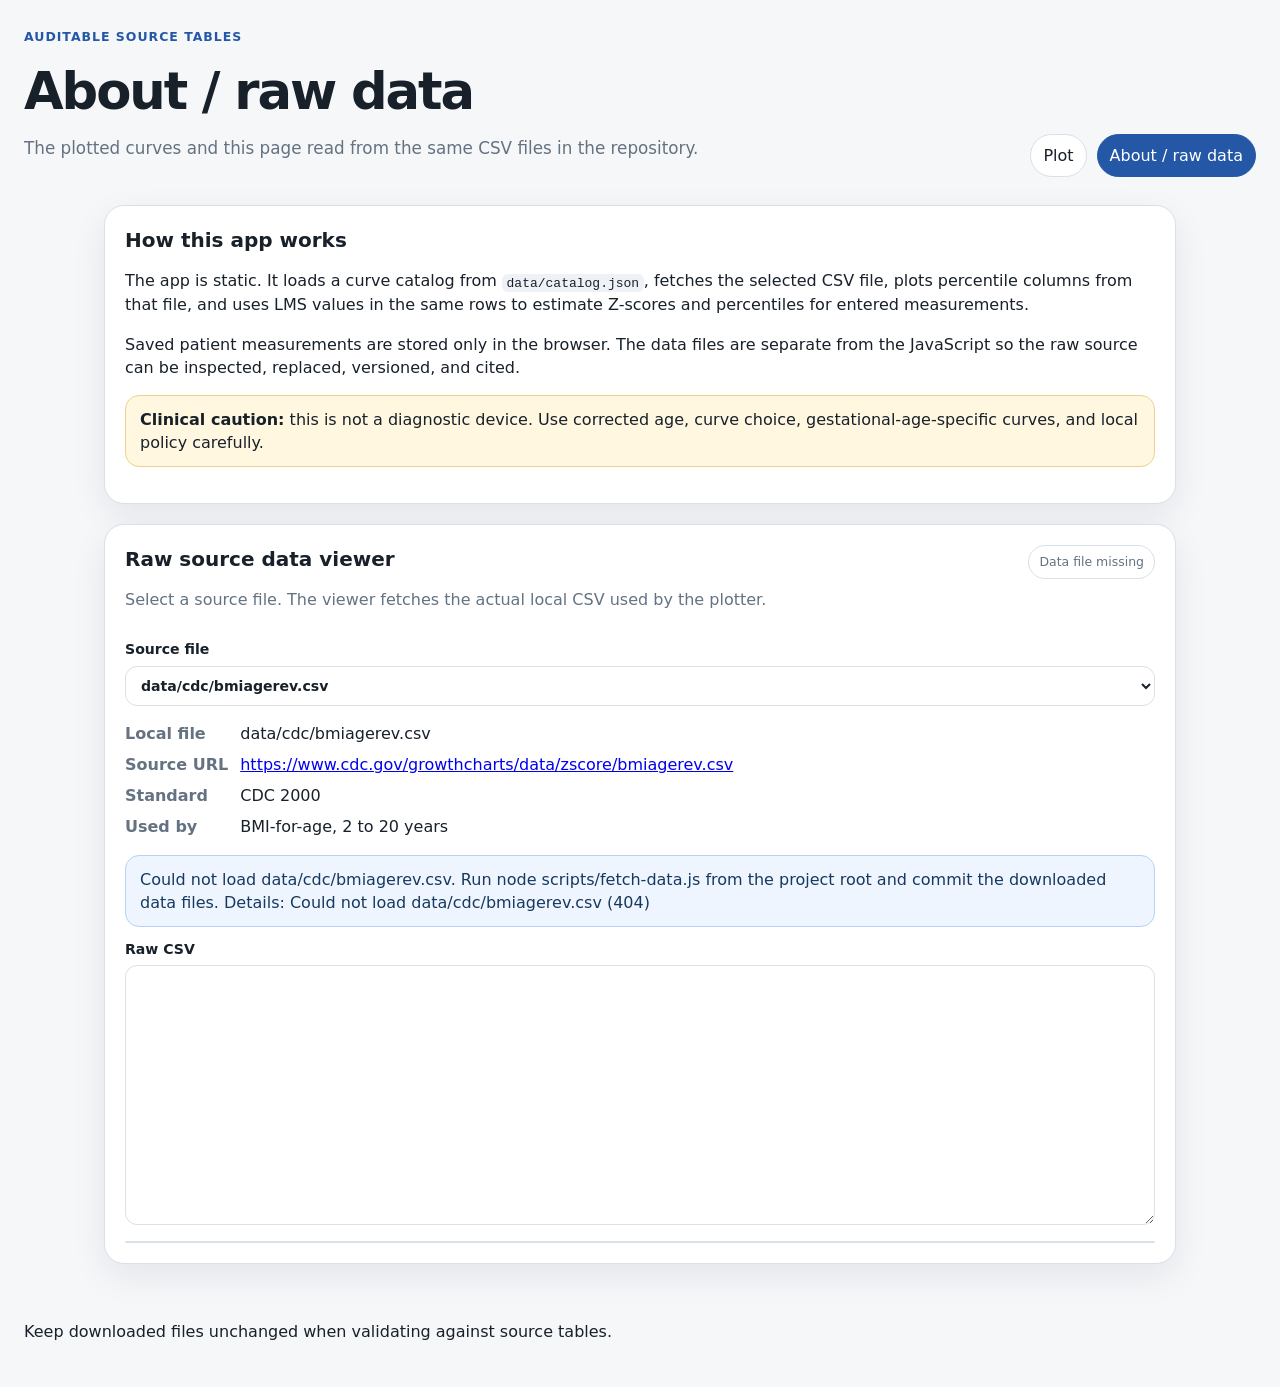
==== about.html @ 77b13e0b "Add files via upload" ====
<!doctype html>
<html lang="en">
<head>
  <meta charset="utf-8" />
  <meta name="viewport" content="width=device-width, initial-scale=1" />
  <title>About / Raw Data | Growth Curve Plotter</title>
  <link rel="stylesheet" href="css/styles.css" />
  <script src="js/data.js" defer></script>
  <script src="js/about.js" defer></script>
</head>
<body>
  <header class="site-header">
    <div>
      <p class="eyebrow">Auditable source tables</p>
      <h1>About / raw data</h1>
      <p class="lede">The plotted curves and this page read from the same CSV files in the repository.</p>
    </div>
    <nav class="top-nav" aria-label="Primary navigation">
      <a href="index.html">Plot</a>
      <a href="about.html" aria-current="page">About / raw data</a>
    </nav>
  </header>

  <main class="layout single">
    <section class="panel">
      <h2>How this app works</h2>
      <p>The app is static. It loads a curve catalog from <code>data/catalog.json</code>, fetches the selected CSV file, plots percentile columns from that file, and uses LMS values in the same rows to estimate Z-scores and percentiles for entered measurements.</p>
      <p>Saved patient measurements are stored only in the browser. The data files are separate from the JavaScript so the raw source can be inspected, replaced, versioned, and cited.</p>
      <p class="warning"><strong>Clinical caution:</strong> this is not a diagnostic device. Use corrected age, curve choice, gestational-age-specific curves, and local policy carefully.</p>
    </section>

    <section class="panel">
      <div class="plot-header">
        <div>
          <h2>Raw source data viewer</h2>
          <p class="muted">Select a source file. The viewer fetches the actual local CSV used by the plotter.</p>
        </div>
        <div id="status" class="status">Loading catalog...</div>
      </div>

      <label>
        Source file
        <select id="fileSelect"></select>
      </label>

      <dl id="sourceMeta" class="meta-grid"></dl>

      <div id="missingDataBox" class="notice hidden"></div>

      <label>
        Raw CSV
        <textarea id="rawCsv" readonly spellcheck="false"></textarea>
      </label>

      <div class="table-wrap raw-table-wrap">
        <table id="rawTable"></table>
      </div>
    </section>
  </main>

  <footer class="site-footer">
    <p>Keep downloaded files unchanged when validating against source tables.</p>
  </footer>
</body>
</html>
---- css/styles.css ----
:root {
  --bg: #f6f7f9;
  --surface: #ffffff;
  --ink: #18202a;
  --muted: #647282;
  --line: #d9e0e8;
  --accent: #2458a6;
  --accent-dark: #163d78;
  --danger: #9d1c1f;
  --warning: #fff7e0;
  --notice: #eef5ff;
  --shadow: 0 12px 34px rgba(18, 31, 48, 0.08);
  color-scheme: light;
}

* {
  box-sizing: border-box;
}

html {
  font-family: Inter, ui-sans-serif, system-ui, -apple-system, BlinkMacSystemFont, "Segoe UI", sans-serif;
  line-height: 1.45;
  background: var(--bg);
  color: var(--ink);
}

body {
  margin: 0;
}

.site-header,
.site-footer {
  max-width: 1320px;
  margin: 0 auto;
  padding: 28px 24px;
}

.site-header {
  display: flex;
  justify-content: space-between;
  gap: 24px;
  align-items: flex-end;
}

h1,
h2,
h3,
p {
  margin-top: 0;
}

h1 {
  margin-bottom: 8px;
  font-size: clamp(2rem, 4vw, 3.35rem);
  letter-spacing: -0.04em;
}

h2 {
  margin-bottom: 14px;
  font-size: 1.25rem;
}

h3 {
  margin: 0 0 14px;
  font-size: 1rem;
}

.eyebrow {
  margin-bottom: 8px;
  color: var(--accent);
  font-size: 0.78rem;
  font-weight: 700;
  letter-spacing: 0.08em;
  text-transform: uppercase;
}

.lede {
  max-width: 760px;
  color: var(--muted);
  font-size: 1.05rem;
}

.top-nav {
  display: flex;
  gap: 10px;
  flex-wrap: wrap;
}

.top-nav a {
  color: var(--ink);
  text-decoration: none;
  border: 1px solid var(--line);
  background: var(--surface);
  padding: 9px 12px;
  border-radius: 999px;
}

.top-nav a[aria-current="page"] {
  background: var(--accent);
  color: white;
  border-color: var(--accent);
}

.layout {
  max-width: 1320px;
  margin: 0 auto;
  padding: 0 24px 28px;
  display: grid;
  grid-template-columns: minmax(340px, 420px) minmax(0, 1fr);
  gap: 20px;
}

.layout.single {
  grid-template-columns: 1fr;
  max-width: 1120px;
}

.panel {
  background: var(--surface);
  border: 1px solid var(--line);
  border-radius: 20px;
  box-shadow: var(--shadow);
  padding: 20px;
}

.controls {
  align-self: start;
  position: sticky;
  top: 12px;
}

.plot-panel {
  min-width: 0;
}

.plot-header {
  display: flex;
  justify-content: space-between;
  align-items: start;
  gap: 16px;
  margin-bottom: 12px;
}

.form-grid {
  display: grid;
  grid-template-columns: 1fr 1fr;
  gap: 14px;
}

.form-grid.stacked {
  grid-template-columns: 1fr 1fr;
}

label,
fieldset {
  display: grid;
  gap: 6px;
  font-size: 0.88rem;
  font-weight: 650;
}

legend {
  padding: 0;
  font-size: 0.88rem;
  font-weight: 650;
}

input,
select,
textarea,
button,
.file-button {
  font: inherit;
}

input,
select,
textarea {
  width: 100%;
  border: 1px solid var(--line);
  border-radius: 12px;
  background: #fff;
  color: var(--ink);
  padding: 10px 11px;
}

input:focus,
select:focus,
textarea:focus,
button:focus,
.file-button:focus-within {
  outline: 3px solid rgba(36, 88, 166, 0.18);
  outline-offset: 2px;
}

textarea {
  min-height: 260px;
  font-family: ui-monospace, SFMono-Regular, Menlo, Monaco, Consolas, "Liberation Mono", monospace;
  font-size: 0.78rem;
  white-space: pre;
}

.segmented {
  border: 1px solid var(--line);
  border-radius: 14px;
  padding: 10px 12px;
  grid-template-columns: 1fr 1fr;
  align-items: center;
}

.segmented legend {
  grid-column: 1 / -1;
}

.segmented label,
.checkbox-line {
  display: flex;
  align-items: center;
  gap: 8px;
  font-weight: 500;
}

.segmented input,
.checkbox-line input,
.file-button input {
  width: auto;
}

.checkbox-line {
  grid-column: 1 / -1;
  align-self: center;
}

.wide {
  grid-column: 1 / -1;
}

hr {
  border: 0;
  border-top: 1px solid var(--line);
  margin: 20px 0;
}

.button-row {
  display: flex;
  gap: 10px;
  align-items: center;
}

.button-row.wrap {
  flex-wrap: wrap;
}

button,
.file-button {
  border: 1px solid var(--line);
  border-radius: 12px;
  background: #fff;
  color: var(--ink);
  padding: 10px 13px;
  cursor: pointer;
  text-decoration: none;
  font-weight: 650;
}

button:hover,
.file-button:hover {
  border-color: #b4bfcb;
}

button.primary {
  background: var(--accent);
  border-color: var(--accent);
  color: #fff;
}

button.primary:hover {
  background: var(--accent-dark);
  border-color: var(--accent-dark);
}

button.danger {
  color: var(--danger);
}

.file-button {
  display: inline-flex;
  position: relative;
  overflow: hidden;
}

.file-button input {
  position: absolute;
  inset: 0;
  opacity: 0;
  cursor: pointer;
}

.status {
  color: var(--muted);
  border: 1px solid var(--line);
  border-radius: 999px;
  padding: 7px 10px;
  font-size: 0.78rem;
  white-space: nowrap;
}

.notice {
  margin: 12px 0;
  border: 1px solid #b8d2f7;
  background: var(--notice);
  border-radius: 14px;
  padding: 12px 14px;
  color: #17395f;
}

.warning {
  background: var(--warning);
  border: 1px solid #ecd28e;
  border-radius: 14px;
  padding: 12px 14px;
}

.hidden {
  display: none;
}

.chart-wrap {
  min-height: 520px;
  height: 62vh;
  border: 1px solid var(--line);
  border-radius: 18px;
  padding: 12px;
  background: linear-gradient(180deg, #fff, #fbfcfe);
}

.chart-wrap canvas {
  width: 100% !important;
  height: 100% !important;
}

.table-wrap {
  margin-top: 16px;
  overflow: auto;
  border: 1px solid var(--line);
  border-radius: 14px;
}

table {
  width: 100%;
  border-collapse: collapse;
  font-size: 0.86rem;
}

th,
td {
  padding: 9px 10px;
  border-bottom: 1px solid var(--line);
  text-align: left;
  vertical-align: top;
}

th {
  background: #f1f4f8;
  font-size: 0.78rem;
  text-transform: uppercase;
  letter-spacing: 0.04em;
}

tr:last-child td {
  border-bottom: 0;
}

.small,
.muted {
  color: var(--muted);
}

.small {
  font-size: 0.82rem;
}

.meta-grid {
  display: grid;
  grid-template-columns: max-content minmax(0, 1fr);
  gap: 8px 12px;
  margin: 16px 0;
}

.meta-grid dt {
  color: var(--muted);
  font-weight: 700;
}

.meta-grid dd {
  margin: 0;
  min-width: 0;
  overflow-wrap: anywhere;
}

.raw-table-wrap {
  max-height: 520px;
}

code {
  background: #eef2f7;
  border-radius: 6px;
  padding: 0.12em 0.35em;
}

@media (max-width: 980px) {
  .site-header {
    display: block;
  }

  .top-nav {
    margin-top: 18px;
  }

  .layout {
    grid-template-columns: 1fr;
  }

  .controls {
    position: static;
  }
}

@media (max-width: 620px) {
  .site-header,
  .site-footer,
  .layout {
    padding-left: 14px;
    padding-right: 14px;
  }

  .form-grid,
  .form-grid.stacked {
    grid-template-columns: 1fr;
  }

  .wide,
  .checkbox-line {
    grid-column: auto;
  }

  .plot-header {
    display: block;
  }

  .status {
    display: inline-block;
    margin-top: 10px;
  }

  .chart-wrap {
    height: 470px;
    min-height: 470px;
  }
}
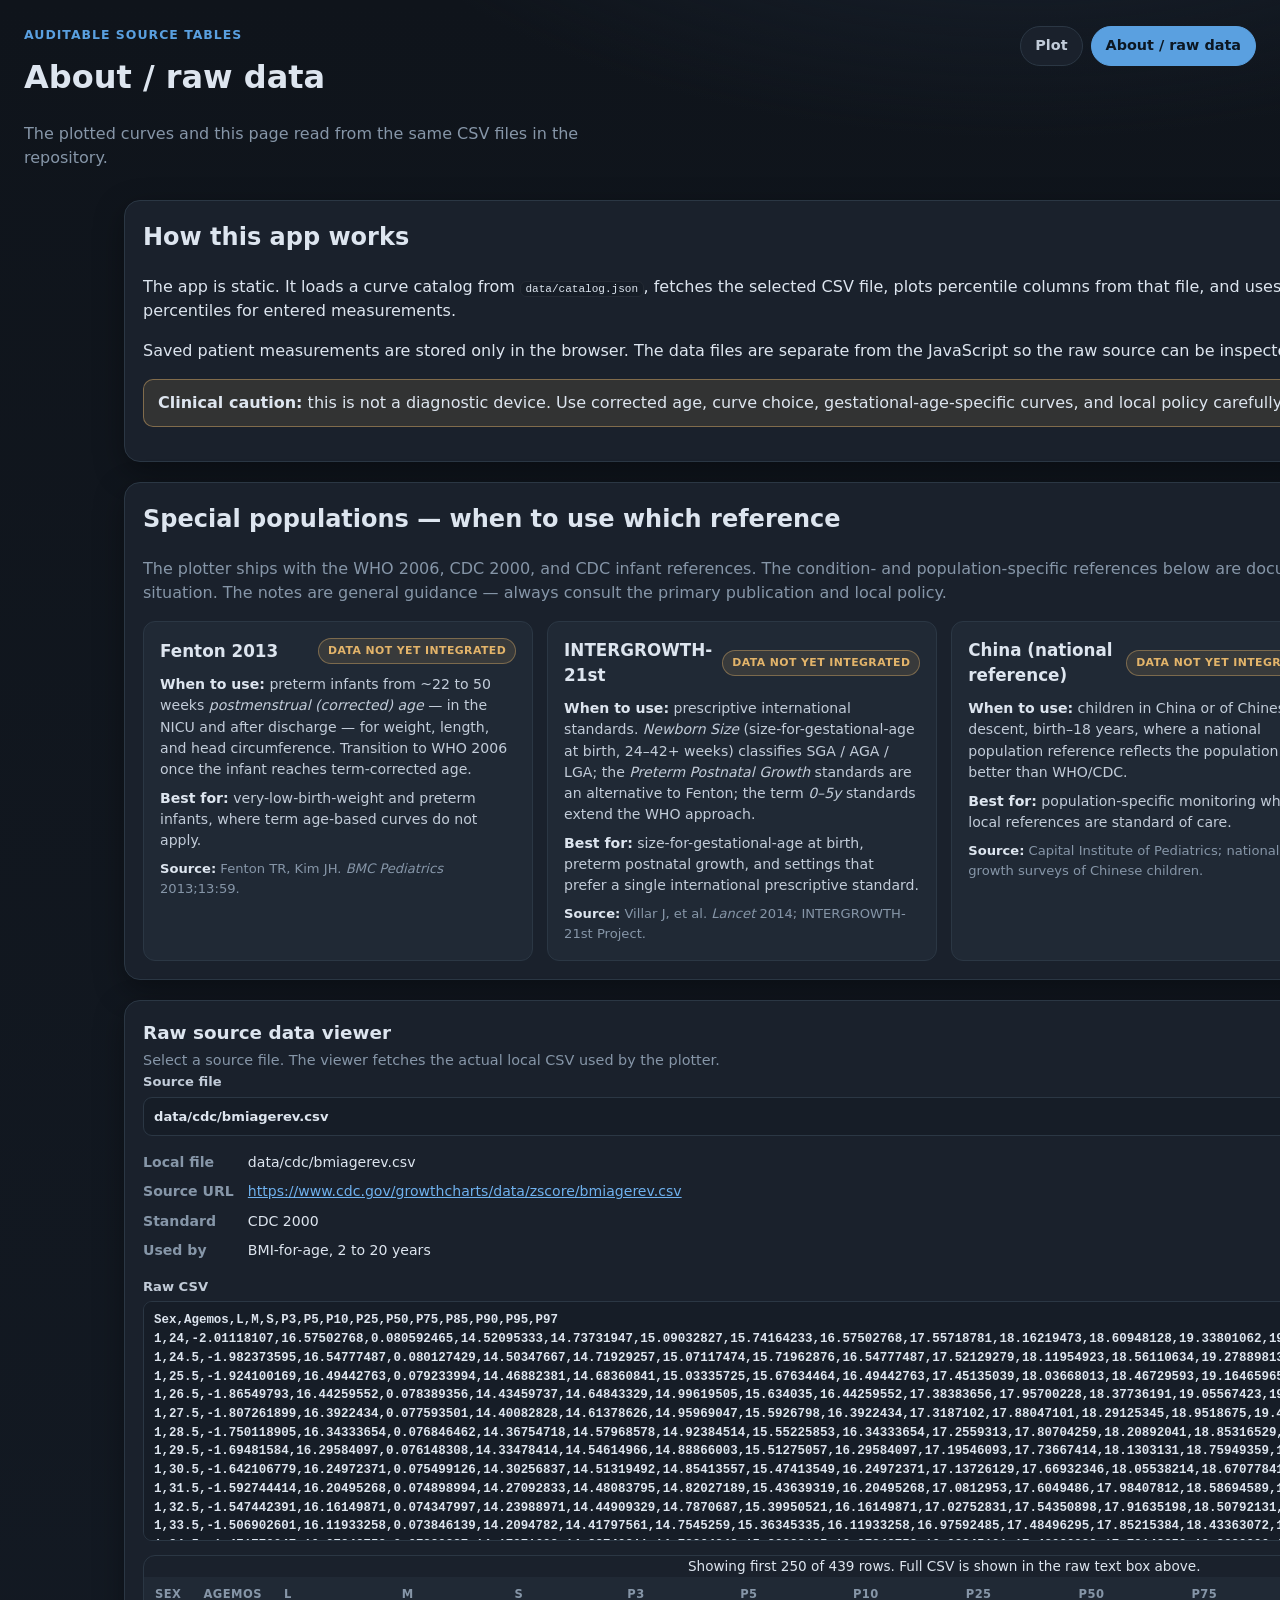
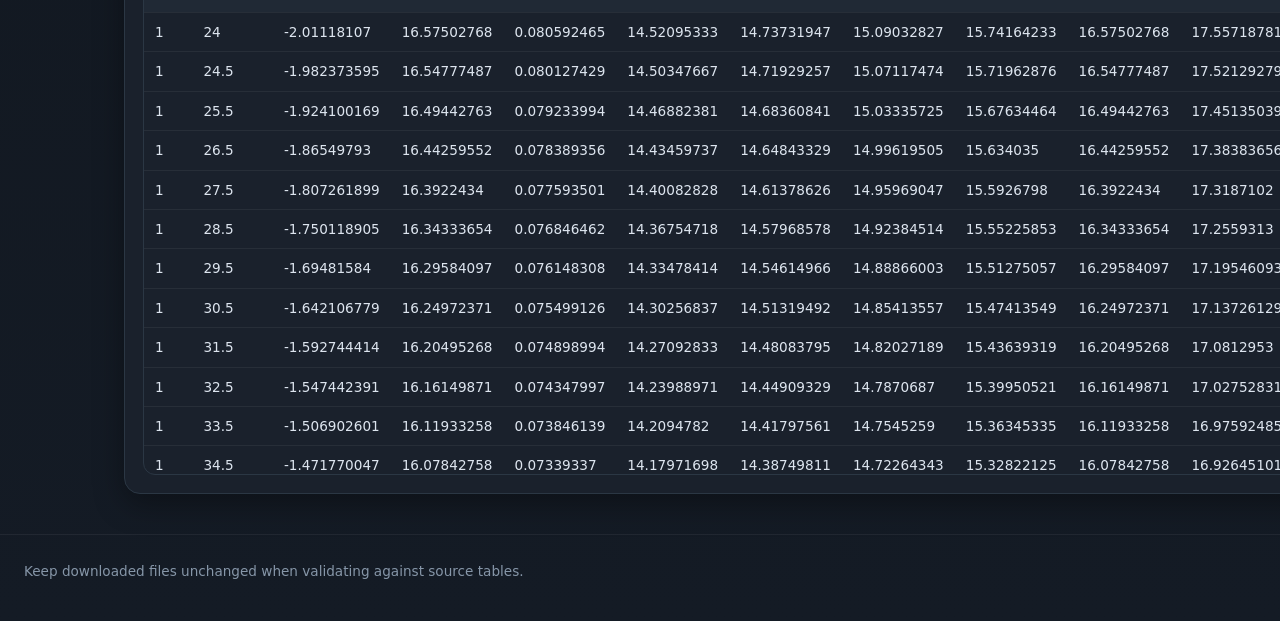
==== commit fbf9120f: "Add Special populations 'when to use' reference to About page Document Fenton 2013, INTERGROWTH-21st" ====
--- a/about.html
+++ b/about.html
@@ -27,6 +27,53 @@
       <p>The app is static. It loads a curve catalog from <code>data/catalog.json</code>, fetches the selected CSV file, plots percentile columns from that file, and uses LMS values in the same rows to estimate Z-scores and percentiles for entered measurements.</p>
       <p>Saved patient measurements are stored only in the browser. The data files are separate from the JavaScript so the raw source can be inspected, replaced, versioned, and cited.</p>
       <p class="warning"><strong>Clinical caution:</strong> this is not a diagnostic device. Use corrected age, curve choice, gestational-age-specific curves, and local policy carefully.</p>
+    </section>
+
+    <section class="panel">
+      <h2>Special populations — when to use which reference</h2>
+      <p class="muted">The plotter ships with the WHO 2006, CDC 2000, and CDC infant references. The condition- and population-specific references below are documented here so the right chart can be chosen for the situation. The notes are general guidance — always consult the primary publication and local policy.</p>
+
+      <div class="ref-grid">
+        <article class="ref-card">
+          <div class="ref-head">
+            <h3>Fenton 2013</h3>
+            <span class="tag tag-pending">data not yet integrated</span>
+          </div>
+          <p class="ref-when"><strong>When to use:</strong> preterm infants from ~22 to 50 weeks <em>postmenstrual (corrected) age</em> — in the NICU and after discharge — for weight, length, and head circumference. Transition to WHO 2006 once the infant reaches term-corrected age.</p>
+          <p class="ref-best"><strong>Best for:</strong> very-low-birth-weight and preterm infants, where term age-based curves do not apply.</p>
+          <p class="ref-src"><strong>Source:</strong> Fenton TR, Kim JH. <em>BMC Pediatrics</em> 2013;13:59.</p>
+        </article>
+
+        <article class="ref-card">
+          <div class="ref-head">
+            <h3>INTERGROWTH-21st</h3>
+            <span class="tag tag-pending">data not yet integrated</span>
+          </div>
+          <p class="ref-when"><strong>When to use:</strong> prescriptive international standards. <em>Newborn Size</em> (size-for-gestational-age at birth, 24–42+ weeks) classifies SGA / AGA / LGA; the <em>Preterm Postnatal Growth</em> standards are an alternative to Fenton; the term <em>0–5y</em> standards extend the WHO approach.</p>
+          <p class="ref-best"><strong>Best for:</strong> size-for-gestational-age at birth, preterm postnatal growth, and settings that prefer a single international prescriptive standard.</p>
+          <p class="ref-src"><strong>Source:</strong> Villar J, et al. <em>Lancet</em> 2014; INTERGROWTH-21st Project.</p>
+        </article>
+
+        <article class="ref-card">
+          <div class="ref-head">
+            <h3>China (national reference)</h3>
+            <span class="tag tag-pending">data not yet integrated</span>
+          </div>
+          <p class="ref-when"><strong>When to use:</strong> children in China or of Chinese descent, birth–18 years, where a national population reference reflects the population better than WHO/CDC.</p>
+          <p class="ref-best"><strong>Best for:</strong> population-specific monitoring where local references are standard of care.</p>
+          <p class="ref-src"><strong>Source:</strong> Capital Institute of Pediatrics; national growth surveys of Chinese children.</p>
+        </article>
+
+        <article class="ref-card">
+          <div class="ref-head">
+            <h3>Down syndrome</h3>
+            <span class="tag tag-pending">data not yet integrated</span>
+          </div>
+          <p class="ref-when"><strong>When to use:</strong> children with Trisomy 21, birth–20 years. The AAP recommends plotting on standard WHO/CDC charts <em>and</em> Down-syndrome-specific charts, which account for shorter stature and different weight/BMI trajectories.</p>
+          <p class="ref-best"><strong>Best for:</strong> condition-specific surveillance alongside the standard charts.</p>
+          <p class="ref-src"><strong>Source:</strong> Zemel BS, et al. <em>Pediatrics</em> 2015;136:e1204 (US Down syndrome growth charts).</p>
+        </article>
+      </div>
     </section>
 
     <section class="panel">
--- a/css/styles.css
+++ b/css/styles.css
@@ -1,67 +1,73 @@
 :root {
-  --bg: #f6f7f9;
-  --surface: #ffffff;
-  --ink: #18202a;
-  --muted: #647282;
-  --line: #d9e0e8;
-  --accent: #2458a6;
-  --accent-dark: #163d78;
-  --danger: #9d1c1f;
-  --warning: #fff7e0;
-  --notice: #eef5ff;
-  --shadow: 0 12px 34px rgba(18, 31, 48, 0.08);
-  color-scheme: light;
-}
-
-* {
-  box-sizing: border-box;
-}
+  /* Comfortable, low-glare dark palette */
+  --bg: #11161d;
+  --bg-grad-1: #0f141b;
+  --bg-grad-2: #141b25;
+  --surface: #1a212c;
+  --surface-2: #202935;
+  --input: #161d27;
+  --line: #2b3744;
+  --line-soft: rgba(255, 255, 255, 0.06);
+  --ink: #dde5ef;
+  --ink-soft: #c2ccd9;
+  --muted: #8696a8;
+  --accent: #5aa0e0;
+  --accent-2: #6fb1ee;
+  --accent-ink: #0c1722;
+  --good: #57c79a;
+  --patient: #f08a5d;
+  --danger: #ef7d7d;
+  --warning: #e3b46a;
+  --shadow: 0 10px 30px rgba(0, 0, 0, 0.35);
+  color-scheme: dark;
+}
+
+* { box-sizing: border-box; }
 
 html {
-  font-family: Inter, ui-sans-serif, system-ui, -apple-system, BlinkMacSystemFont, "Segoe UI", sans-serif;
-  line-height: 1.45;
+  font-family: "Inter", ui-sans-serif, system-ui, -apple-system, BlinkMacSystemFont, "Segoe UI", sans-serif;
+  line-height: 1.5;
+  color: var(--ink);
   background: var(--bg);
-  color: var(--ink);
+  -webkit-font-smoothing: antialiased;
 }
 
 body {
   margin: 0;
-}
-
+  min-height: 100vh;
+  background: radial-gradient(1200px 600px at 80% -10%, #1b2533 0%, transparent 60%),
+              linear-gradient(180deg, var(--bg-grad-1), var(--bg-grad-2));
+}
+
+h1, h2, h3, p { margin-top: 0; }
+
+/* ---------- Header / footer ---------- */
 .site-header,
 .site-footer {
-  max-width: 1320px;
+  max-width: 1340px;
   margin: 0 auto;
-  padding: 28px 24px;
+  padding: 26px 24px;
 }
 
 .site-header {
   display: flex;
   justify-content: space-between;
+  align-items: flex-start;
   gap: 24px;
-  align-items: flex-end;
-}
-
-h1,
-h2,
-h3,
-p {
-  margin-top: 0;
-}
-
-h1 {
-  margin-bottom: 8px;
-  font-size: clamp(2rem, 4vw, 3.35rem);
-  letter-spacing: -0.04em;
-}
-
-h2 {
-  margin-bottom: 14px;
-  font-size: 1.25rem;
-}
-
-h3 {
-  margin: 0 0 14px;
+  flex-wrap: wrap;
+}
+
+.brand h1 {
+  margin: 0 0 6px;
+  font-size: clamp(1.6rem, 3vw, 2.2rem);
+  letter-spacing: -0.02em;
+  font-weight: 700;
+}
+
+.lede {
+  max-width: 640px;
+  margin: 0;
+  color: var(--muted);
   font-size: 1rem;
 }
 
@@ -74,387 +80,479 @@
   text-transform: uppercase;
 }
 
-.lede {
-  max-width: 760px;
-  color: var(--muted);
-  font-size: 1.05rem;
-}
-
 .top-nav {
   display: flex;
-  gap: 10px;
+  gap: 8px;
   flex-wrap: wrap;
 }
 
 .top-nav a {
-  color: var(--ink);
+  color: var(--ink-soft);
   text-decoration: none;
   border: 1px solid var(--line);
   background: var(--surface);
-  padding: 9px 12px;
+  padding: 8px 14px;
   border-radius: 999px;
-}
+  font-size: 0.9rem;
+  font-weight: 600;
+  transition: border-color 0.15s, color 0.15s, background 0.15s;
+}
+
+.top-nav a:hover { border-color: var(--accent); color: var(--ink); }
 
 .top-nav a[aria-current="page"] {
   background: var(--accent);
-  color: white;
   border-color: var(--accent);
-}
-
+  color: var(--accent-ink);
+}
+
+.site-footer {
+  color: var(--muted);
+  font-size: 0.85rem;
+  border-top: 1px solid var(--line-soft);
+  margin-top: 8px;
+}
+
+/* ---------- Layout ---------- */
 .layout {
-  max-width: 1320px;
+  max-width: 1340px;
   margin: 0 auto;
-  padding: 0 24px 28px;
+  padding: 4px 24px 32px;
   display: grid;
-  grid-template-columns: minmax(340px, 420px) minmax(0, 1fr);
+  grid-template-columns: minmax(330px, 400px) minmax(0, 1fr);
   gap: 20px;
+  align-items: start;
 }
 
 .layout.single {
   grid-template-columns: 1fr;
-  max-width: 1120px;
+  max-width: 1080px;
 }
 
 .panel {
   background: var(--surface);
   border: 1px solid var(--line);
-  border-radius: 20px;
+  border-radius: 16px;
   box-shadow: var(--shadow);
-  padding: 20px;
+  padding: 18px;
 }
 
 .controls {
-  align-self: start;
   position: sticky;
-  top: 12px;
-}
-
-.plot-panel {
-  min-width: 0;
-}
-
-.plot-header {
-  display: flex;
-  justify-content: space-between;
-  align-items: start;
-  gap: 16px;
-  margin-bottom: 12px;
-}
-
-.form-grid {
+  top: 14px;
+  display: flex;
+  flex-direction: column;
+  gap: 4px;
+  padding: 6px;
+}
+
+/* ---------- Cards within controls ---------- */
+.card {
+  padding: 16px;
+  border-radius: 12px;
+  border: 1px solid transparent;
+}
+
+.card + .card { border-top: 1px solid var(--line-soft); border-radius: 0; }
+.card:first-child { padding-top: 12px; }
+
+.card h2 {
+  margin: 0 0 14px;
+  font-size: 0.82rem;
+  font-weight: 700;
+  letter-spacing: 0.06em;
+  text-transform: uppercase;
+  color: var(--muted);
+}
+
+/* ---------- Forms ---------- */
+.field-grid {
   display: grid;
   grid-template-columns: 1fr 1fr;
-  gap: 14px;
-}
-
-.form-grid.stacked {
+  gap: 12px;
+}
+
+.span-2 { grid-column: 1 / -1; }
+
+label {
+  display: grid;
+  gap: 5px;
+  font-size: 0.82rem;
+  font-weight: 600;
+  color: var(--ink-soft);
+}
+
+.opt {
+  font-weight: 500;
+  color: var(--muted);
+  font-size: 0.72rem;
+}
+
+input, select, textarea {
+  width: 100%;
+  font: inherit;
+  color: var(--ink);
+  background: var(--input);
+  border: 1px solid var(--line);
+  border-radius: 9px;
+  padding: 9px 10px;
+  transition: border-color 0.15s, box-shadow 0.15s;
+}
+
+input::placeholder { color: #5f6e7e; }
+
+input:focus, select:focus, textarea:focus,
+button:focus-visible, .file-button:focus-within {
+  outline: none;
+  border-color: var(--accent);
+  box-shadow: 0 0 0 3px rgba(90, 160, 224, 0.25);
+}
+
+select {
+  appearance: none;
+  background-image: url("data:image/svg+xml,%3Csvg xmlns='http://www.w3.org/2000/svg' width='12' height='8' viewBox='0 0 12 8'%3E%3Cpath fill='%238696a8' d='M1 1l5 5 5-5'/%3E%3C/svg%3E");
+  background-repeat: no-repeat;
+  background-position: right 11px center;
+  padding-right: 30px;
+  cursor: pointer;
+}
+
+/* Highlight the input the active curve actually needs */
+label[data-active] { color: var(--ink); }
+label[data-active] input { border-color: rgba(90, 160, 224, 0.55); background: #18222f; }
+
+.segmented {
+  display: grid;
   grid-template-columns: 1fr 1fr;
-}
-
-label,
-fieldset {
-  display: grid;
   gap: 6px;
-  font-size: 0.88rem;
-  font-weight: 650;
-}
-
-legend {
-  padding: 0;
-  font-size: 0.88rem;
-  font-weight: 650;
-}
-
-input,
-select,
-textarea,
-button,
-.file-button {
-  font: inherit;
-}
-
-input,
-select,
-textarea {
-  width: 100%;
-  border: 1px solid var(--line);
-  border-radius: 12px;
-  background: #fff;
-  color: var(--ink);
-  padding: 10px 11px;
-}
-
-input:focus,
-select:focus,
-textarea:focus,
-button:focus,
-.file-button:focus-within {
-  outline: 3px solid rgba(36, 88, 166, 0.18);
-  outline-offset: 2px;
-}
-
-textarea {
-  min-height: 260px;
-  font-family: ui-monospace, SFMono-Regular, Menlo, Monaco, Consolas, "Liberation Mono", monospace;
-  font-size: 0.78rem;
-  white-space: pre;
-}
-
-.segmented {
-  border: 1px solid var(--line);
-  border-radius: 14px;
-  padding: 10px 12px;
-  grid-template-columns: 1fr 1fr;
-  align-items: center;
+  border: 1px solid var(--line);
+  border-radius: 10px;
+  padding: 4px;
+  margin: 0;
 }
 
 .segmented legend {
   grid-column: 1 / -1;
-}
-
-.segmented label,
+  padding: 0 0 6px 4px;
+  font-size: 0.82rem;
+  font-weight: 600;
+  color: var(--ink-soft);
+}
+
+.segmented label {
+  margin: 0;
+  display: flex;
+  align-items: center;
+  justify-content: center;
+  gap: 7px;
+  padding: 7px 8px;
+  border-radius: 7px;
+  cursor: pointer;
+  font-weight: 600;
+  color: var(--muted);
+  transition: background 0.15s, color 0.15s;
+}
+
+.segmented input { width: auto; accent-color: var(--accent); }
+.segmented label:has(input:checked) { background: var(--surface-2); color: var(--ink); }
+
 .checkbox-line {
   display: flex;
   align-items: center;
-  gap: 8px;
+  gap: 9px;
   font-weight: 500;
-}
-
-.segmented input,
-.checkbox-line input,
-.file-button input {
-  width: auto;
-}
-
-.checkbox-line {
-  grid-column: 1 / -1;
-  align-self: center;
-}
-
-.wide {
-  grid-column: 1 / -1;
-}
-
-hr {
-  border: 0;
-  border-top: 1px solid var(--line);
-  margin: 20px 0;
-}
-
+  color: var(--ink-soft);
+}
+.checkbox-line input { width: auto; accent-color: var(--accent); }
+
+.age-readout {
+  margin: 0;
+  font-size: 0.8rem;
+  color: var(--accent-2);
+  min-height: 1.1em;
+}
+.age-readout:empty { display: none; }
+
+.hint {
+  margin: 10px 0 0;
+  font-size: 0.78rem;
+  color: var(--muted);
+  line-height: 1.4;
+}
+
+/* ---------- Buttons ---------- */
 .button-row {
   display: flex;
-  gap: 10px;
+  gap: 9px;
   align-items: center;
-}
-
-.button-row.wrap {
-  flex-wrap: wrap;
-}
-
-button,
-.file-button {
-  border: 1px solid var(--line);
-  border-radius: 12px;
-  background: #fff;
+  margin-top: 14px;
+}
+.button-row.wrap { flex-wrap: wrap; }
+
+button, .file-button {
+  font: inherit;
+  font-weight: 600;
+  border-radius: 9px;
+  padding: 9px 15px;
+  cursor: pointer;
+  border: 1px solid var(--line);
+  background: var(--surface-2);
   color: var(--ink);
-  padding: 10px 13px;
-  cursor: pointer;
-  text-decoration: none;
-  font-weight: 650;
-}
-
-button:hover,
-.file-button:hover {
-  border-color: #b4bfcb;
-}
+  transition: background 0.15s, border-color 0.15s, color 0.15s, transform 0.05s;
+}
+button:active { transform: translateY(1px); }
 
 button.primary {
   background: var(--accent);
   border-color: var(--accent);
-  color: #fff;
-}
-
-button.primary:hover {
-  background: var(--accent-dark);
-  border-color: var(--accent-dark);
-}
-
-button.danger {
-  color: var(--danger);
-}
+  color: var(--accent-ink);
+}
+button.primary:hover { background: var(--accent-2); border-color: var(--accent-2); }
+
+button.ghost { background: transparent; }
+button.ghost:hover, .file-button:hover { border-color: var(--accent); color: var(--ink); }
+
+button.danger { background: transparent; color: var(--danger); border-color: rgba(239, 125, 125, 0.4); }
+button.danger:hover { background: rgba(239, 125, 125, 0.12); }
 
 .file-button {
   display: inline-flex;
+  align-items: center;
   position: relative;
   overflow: hidden;
-}
-
+  background: transparent;
+}
 .file-button input {
   position: absolute;
   inset: 0;
+  width: 100%;
   opacity: 0;
   cursor: pointer;
 }
 
+/* ---------- Plot panel ---------- */
+.plot-panel { min-width: 0; display: flex; flex-direction: column; gap: 14px; }
+
+.plot-header {
+  display: flex;
+  justify-content: space-between;
+  align-items: flex-start;
+  gap: 16px;
+}
+.plot-header h2 { margin: 0 0 4px; font-size: 1.15rem; }
+.plot-header .muted { margin: 0; font-size: 0.9rem; }
+
 .status {
+  flex: none;
   color: var(--muted);
   border: 1px solid var(--line);
   border-radius: 999px;
-  padding: 7px 10px;
-  font-size: 0.78rem;
+  padding: 6px 12px;
+  font-size: 0.76rem;
   white-space: nowrap;
 }
 
-.notice {
-  margin: 12px 0;
-  border: 1px solid #b8d2f7;
-  background: var(--notice);
+.readout {
+  display: flex;
+  flex-wrap: wrap;
+  gap: 10px;
+}
+.readout .stat {
+  flex: 1 1 130px;
+  background: var(--surface-2);
+  border: 1px solid var(--line);
+  border-radius: 12px;
+  padding: 12px 14px;
+}
+.readout .stat .k {
+  display: block;
+  font-size: 0.72rem;
+  text-transform: uppercase;
+  letter-spacing: 0.05em;
+  color: var(--muted);
+  margin-bottom: 4px;
+}
+.readout .stat .v { font-size: 1.45rem; font-weight: 700; line-height: 1.1; }
+.readout .stat .sub { font-size: 0.78rem; color: var(--muted); }
+.readout .stat.accent .v { color: var(--patient); }
+
+.chart-wrap {
+  height: 60vh;
+  min-height: 460px;
+  border: 1px solid var(--line);
   border-radius: 14px;
-  padding: 12px 14px;
-  color: #17395f;
-}
-
-.warning {
-  background: var(--warning);
-  border: 1px solid #ecd28e;
-  border-radius: 14px;
-  padding: 12px 14px;
-}
-
-.hidden {
-  display: none;
-}
-
-.chart-wrap {
-  min-height: 520px;
-  height: 62vh;
-  border: 1px solid var(--line);
-  border-radius: 18px;
   padding: 12px;
-  background: linear-gradient(180deg, #fff, #fbfcfe);
-}
-
-.chart-wrap canvas {
-  width: 100% !important;
-  height: 100% !important;
-}
-
+  background: linear-gradient(180deg, #131a24, #161e29);
+}
+.chart-wrap canvas { width: 100% !important; height: 100% !important; }
+
+/* ---------- Tables ---------- */
 .table-wrap {
-  margin-top: 16px;
   overflow: auto;
   border: 1px solid var(--line);
-  border-radius: 14px;
+  border-radius: 12px;
 }
 
 table {
   width: 100%;
   border-collapse: collapse;
-  font-size: 0.86rem;
-}
-
-th,
-td {
-  padding: 9px 10px;
-  border-bottom: 1px solid var(--line);
+  font-size: 0.85rem;
+}
+
+th, td {
+  padding: 9px 11px;
+  border-bottom: 1px solid var(--line-soft);
   text-align: left;
-  vertical-align: top;
+  vertical-align: middle;
+  white-space: nowrap;
 }
 
 th {
-  background: #f1f4f8;
-  font-size: 0.78rem;
+  position: sticky;
+  top: 0;
+  background: var(--surface-2);
+  font-size: 0.72rem;
   text-transform: uppercase;
   letter-spacing: 0.04em;
-}
-
-tr:last-child td {
-  border-bottom: 0;
-}
-
-.small,
-.muted {
-  color: var(--muted);
-}
-
-.small {
-  font-size: 0.82rem;
+  color: var(--muted);
+  font-weight: 700;
+}
+
+tbody tr:hover { background: rgba(255, 255, 255, 0.025); }
+tr:last-child td { border-bottom: 0; }
+
+.table-empty {
+  color: var(--muted);
+  text-align: center;
+  padding: 28px 10px;
+  white-space: normal;
+}
+
+td .row-x {
+  background: transparent;
+  border: 0;
+  color: var(--muted);
+  padding: 4px 7px;
+  border-radius: 6px;
+  font-weight: 700;
+  cursor: pointer;
+}
+td .row-x:hover { background: rgba(239, 125, 125, 0.15); color: var(--danger); }
+
+.trend-up { color: var(--good); }
+.trend-down { color: var(--patient); }
+
+/* ---------- Notices ---------- */
+.notice {
+  border: 1px solid rgba(90, 160, 224, 0.4);
+  background: rgba(90, 160, 224, 0.1);
+  border-radius: 10px;
+  padding: 11px 14px;
+  color: var(--ink);
+  font-size: 0.9rem;
+}
+
+.warning {
+  background: rgba(227, 180, 106, 0.12);
+  border: 1px solid rgba(227, 180, 106, 0.45);
+  border-radius: 10px;
+  padding: 11px 14px;
+  color: var(--ink);
+}
+
+.hidden, [hidden] { display: none !important; }
+
+.muted { color: var(--muted); }
+.small { font-size: 0.82rem; }
+
+/* ---------- About page bits ---------- */
+.ref-grid {
+  display: grid;
+  grid-template-columns: repeat(auto-fit, minmax(280px, 1fr));
+  gap: 14px;
+  margin-top: 16px;
+}
+.ref-card {
+  background: var(--surface-2);
+  border: 1px solid var(--line);
+  border-radius: 12px;
+  padding: 16px;
+}
+.ref-head {
+  display: flex;
+  align-items: center;
+  justify-content: space-between;
+  gap: 10px;
+  margin-bottom: 10px;
+}
+.ref-card h3 { margin: 0; font-size: 1.05rem; }
+.ref-card p { margin: 0 0 8px; font-size: 0.88rem; color: var(--ink-soft); }
+.ref-card p:last-child { margin-bottom: 0; }
+.ref-card .ref-src { color: var(--muted); font-size: 0.82rem; }
+.ref-card strong { color: var(--ink); }
+
+.tag {
+  flex: none;
+  font-size: 0.68rem;
+  font-weight: 700;
+  text-transform: uppercase;
+  letter-spacing: 0.04em;
+  padding: 4px 9px;
+  border-radius: 999px;
+  white-space: nowrap;
+}
+.tag-pending {
+  color: var(--warning);
+  background: rgba(227, 180, 106, 0.12);
+  border: 1px solid rgba(227, 180, 106, 0.4);
+}
+.tag-ready {
+  color: var(--good);
+  background: rgba(87, 199, 154, 0.12);
+  border: 1px solid rgba(87, 199, 154, 0.4);
 }
 
 .meta-grid {
   display: grid;
   grid-template-columns: max-content minmax(0, 1fr);
-  gap: 8px 12px;
+  gap: 8px 14px;
   margin: 16px 0;
-}
-
-.meta-grid dt {
-  color: var(--muted);
-  font-weight: 700;
-}
-
-.meta-grid dd {
-  margin: 0;
-  min-width: 0;
-  overflow-wrap: anywhere;
-}
-
-.raw-table-wrap {
-  max-height: 520px;
-}
+  font-size: 0.88rem;
+}
+.meta-grid dt { color: var(--muted); font-weight: 700; }
+.meta-grid dd { margin: 0; min-width: 0; overflow-wrap: anywhere; }
+.meta-grid a { color: var(--accent-2); }
+
+textarea {
+  min-height: 240px;
+  font-family: ui-monospace, SFMono-Regular, Menlo, Monaco, Consolas, monospace;
+  font-size: 0.78rem;
+  white-space: pre;
+}
+
+.raw-table-wrap { max-height: 520px; margin-top: 14px; }
 
 code {
-  background: #eef2f7;
+  background: var(--input);
+  border: 1px solid var(--line-soft);
   border-radius: 6px;
-  padding: 0.12em 0.35em;
-}
-
-@media (max-width: 980px) {
-  .site-header {
-    display: block;
-  }
-
-  .top-nav {
-    margin-top: 18px;
-  }
-
-  .layout {
-    grid-template-columns: 1fr;
-  }
-
-  .controls {
-    position: static;
-  }
-}
-
-@media (max-width: 620px) {
-  .site-header,
-  .site-footer,
-  .layout {
+  padding: 0.12em 0.4em;
+  font-size: 0.85em;
+}
+
+/* ---------- Responsive ---------- */
+@media (max-width: 960px) {
+  .layout { grid-template-columns: 1fr; }
+  .controls { position: static; }
+}
+
+@media (max-width: 600px) {
+  .site-header, .site-footer, .layout {
     padding-left: 14px;
     padding-right: 14px;
   }
-
-  .form-grid,
-  .form-grid.stacked {
-    grid-template-columns: 1fr;
-  }
-
-  .wide,
-  .checkbox-line {
-    grid-column: auto;
-  }
-
-  .plot-header {
-    display: block;
-  }
-
-  .status {
-    display: inline-block;
-    margin-top: 10px;
-  }
-
-  .chart-wrap {
-    height: 470px;
-    min-height: 470px;
-  }
-}
+  .field-grid { grid-template-columns: 1fr; }
+  .span-2 { grid-column: auto; }
+  .plot-header { flex-direction: column; }
+  .chart-wrap { height: 70vh; min-height: 380px; }
+}
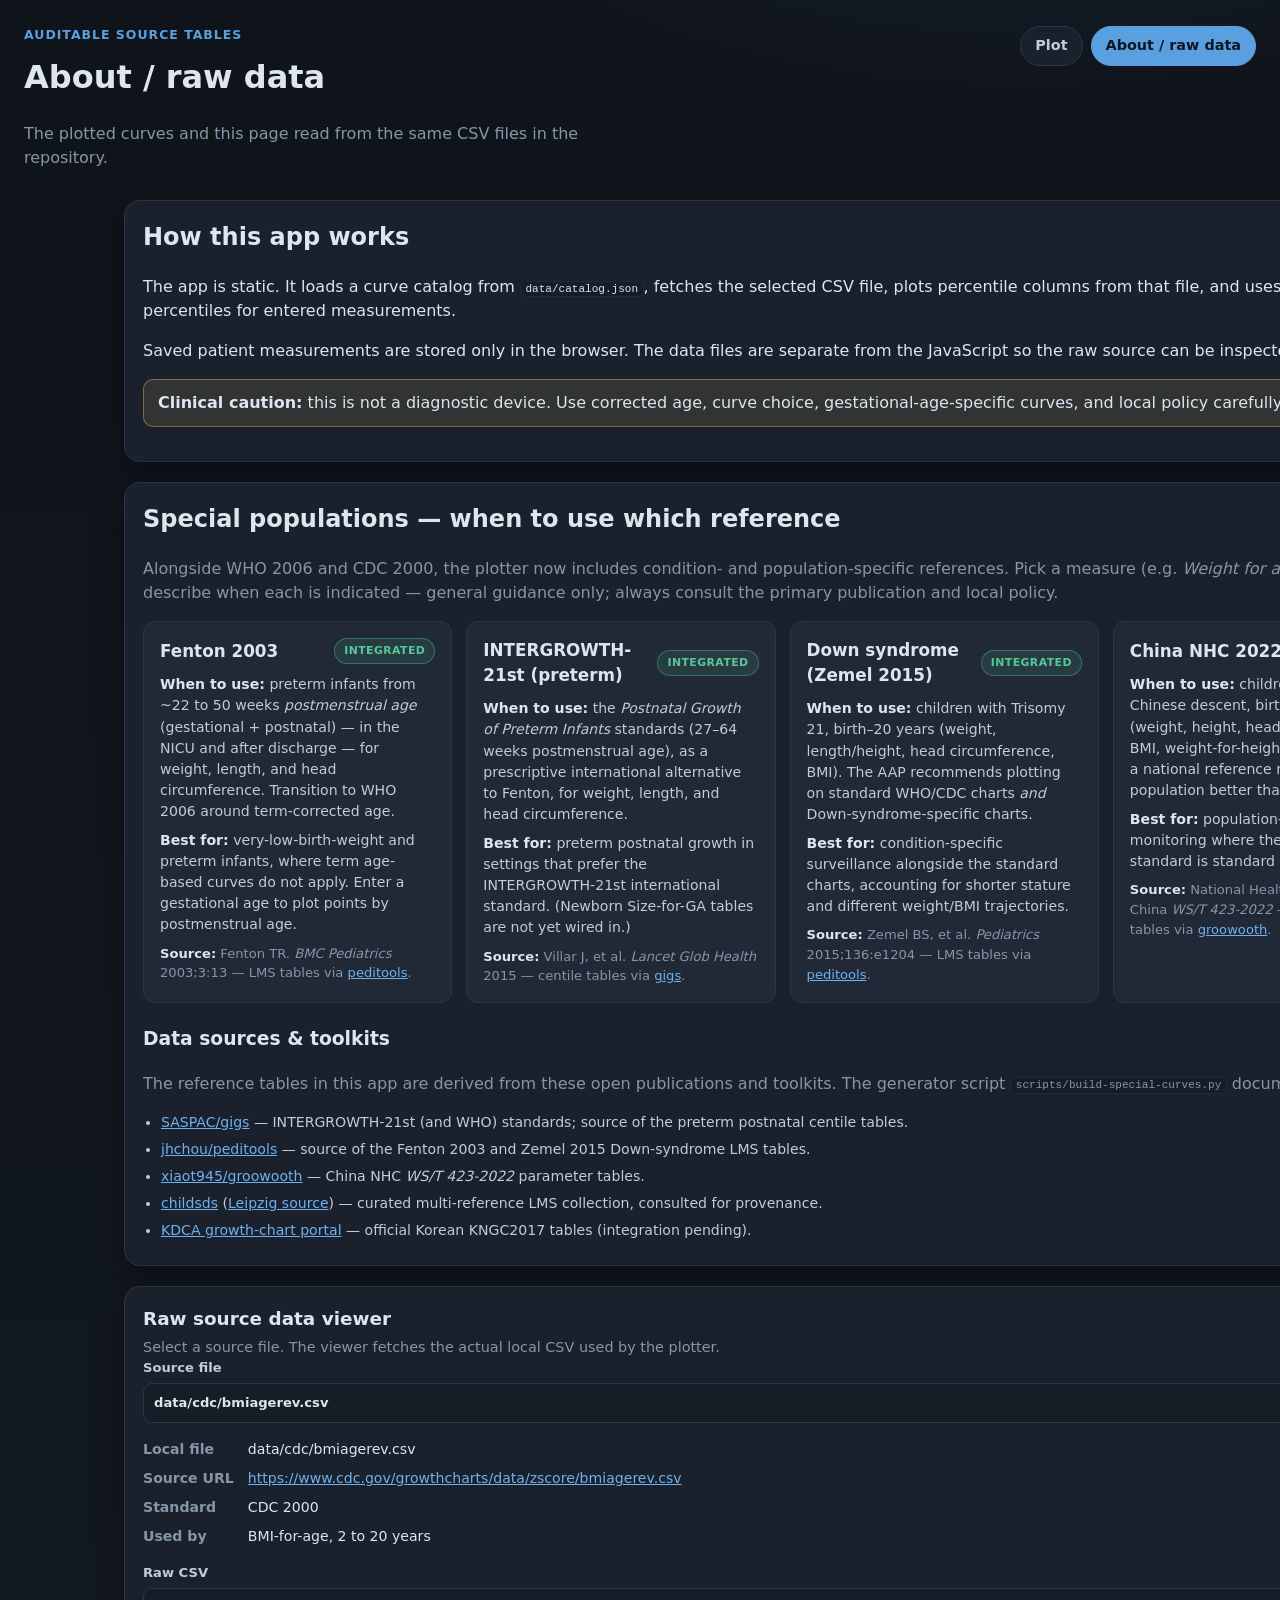
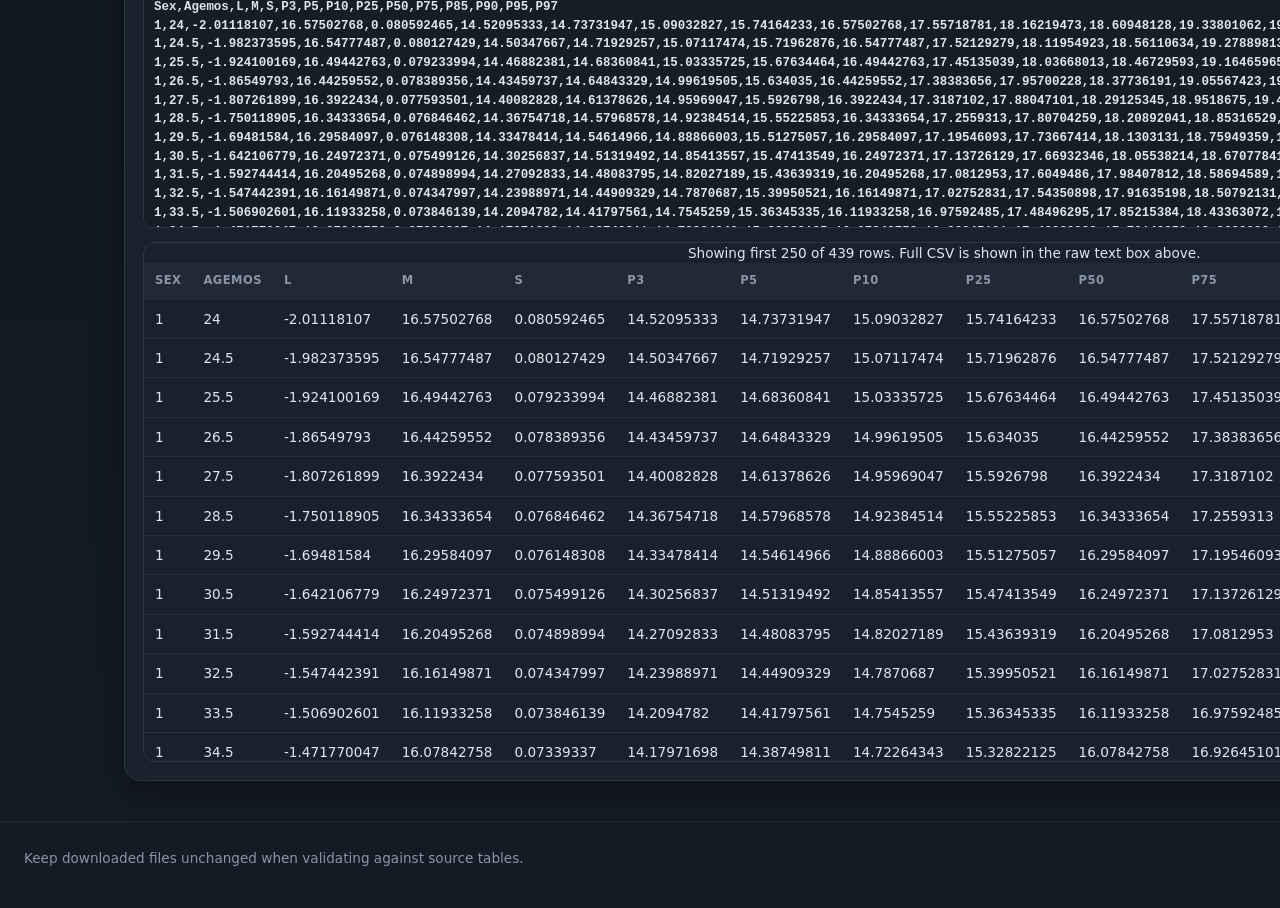
==== commit 1e0f2c4c: "Integrate special-population curves + fix tooltip hover crash Fix: the chart tooltip title callback " ====
--- a/about.html
+++ b/about.html
@@ -31,49 +31,69 @@
 
     <section class="panel">
       <h2>Special populations — when to use which reference</h2>
-      <p class="muted">The plotter ships with the WHO 2006, CDC 2000, and CDC infant references. The condition- and population-specific references below are documented here so the right chart can be chosen for the situation. The notes are general guidance — always consult the primary publication and local policy.</p>
+      <p class="muted">Alongside WHO 2006 and CDC 2000, the plotter now includes condition- and population-specific references. Pick a measure (e.g. <em>Weight for age</em>) and then the matching source. The notes below describe when each is indicated — general guidance only; always consult the primary publication and local policy.</p>
 
       <div class="ref-grid">
         <article class="ref-card">
           <div class="ref-head">
-            <h3>Fenton 2013</h3>
-            <span class="tag tag-pending">data not yet integrated</span>
+            <h3>Fenton 2003</h3>
+            <span class="tag tag-ready">integrated</span>
           </div>
-          <p class="ref-when"><strong>When to use:</strong> preterm infants from ~22 to 50 weeks <em>postmenstrual (corrected) age</em> — in the NICU and after discharge — for weight, length, and head circumference. Transition to WHO 2006 once the infant reaches term-corrected age.</p>
-          <p class="ref-best"><strong>Best for:</strong> very-low-birth-weight and preterm infants, where term age-based curves do not apply.</p>
-          <p class="ref-src"><strong>Source:</strong> Fenton TR, Kim JH. <em>BMC Pediatrics</em> 2013;13:59.</p>
+          <p class="ref-when"><strong>When to use:</strong> preterm infants from ~22 to 50 weeks <em>postmenstrual age</em> (gestational + postnatal) — in the NICU and after discharge — for weight, length, and head circumference. Transition to WHO 2006 around term-corrected age.</p>
+          <p class="ref-best"><strong>Best for:</strong> very-low-birth-weight and preterm infants, where term age-based curves do not apply. Enter a gestational age to plot points by postmenstrual age.</p>
+          <p class="ref-src"><strong>Source:</strong> Fenton TR. <em>BMC Pediatrics</em> 2003;3:13 — LMS tables via <a href="https://github.com/jhchou/peditools">peditools</a>.</p>
         </article>
 
         <article class="ref-card">
           <div class="ref-head">
-            <h3>INTERGROWTH-21st</h3>
-            <span class="tag tag-pending">data not yet integrated</span>
+            <h3>INTERGROWTH-21st (preterm)</h3>
+            <span class="tag tag-ready">integrated</span>
           </div>
-          <p class="ref-when"><strong>When to use:</strong> prescriptive international standards. <em>Newborn Size</em> (size-for-gestational-age at birth, 24–42+ weeks) classifies SGA / AGA / LGA; the <em>Preterm Postnatal Growth</em> standards are an alternative to Fenton; the term <em>0–5y</em> standards extend the WHO approach.</p>
-          <p class="ref-best"><strong>Best for:</strong> size-for-gestational-age at birth, preterm postnatal growth, and settings that prefer a single international prescriptive standard.</p>
-          <p class="ref-src"><strong>Source:</strong> Villar J, et al. <em>Lancet</em> 2014; INTERGROWTH-21st Project.</p>
+          <p class="ref-when"><strong>When to use:</strong> the <em>Postnatal Growth of Preterm Infants</em> standards (27–64 weeks postmenstrual age), as a prescriptive international alternative to Fenton, for weight, length, and head circumference.</p>
+          <p class="ref-best"><strong>Best for:</strong> preterm postnatal growth in settings that prefer the INTERGROWTH-21st international standard. (Newborn Size-for-GA tables are not yet wired in.)</p>
+          <p class="ref-src"><strong>Source:</strong> Villar J, et al. <em>Lancet Glob Health</em> 2015 — centile tables via <a href="https://github.com/SASPAC/gigs">gigs</a>.</p>
         </article>
 
         <article class="ref-card">
           <div class="ref-head">
-            <h3>China (national reference)</h3>
-            <span class="tag tag-pending">data not yet integrated</span>
+            <h3>Down syndrome (Zemel 2015)</h3>
+            <span class="tag tag-ready">integrated</span>
           </div>
-          <p class="ref-when"><strong>When to use:</strong> children in China or of Chinese descent, birth–18 years, where a national population reference reflects the population better than WHO/CDC.</p>
-          <p class="ref-best"><strong>Best for:</strong> population-specific monitoring where local references are standard of care.</p>
-          <p class="ref-src"><strong>Source:</strong> Capital Institute of Pediatrics; national growth surveys of Chinese children.</p>
+          <p class="ref-when"><strong>When to use:</strong> children with Trisomy 21, birth–20 years (weight, length/height, head circumference, BMI). The AAP recommends plotting on standard WHO/CDC charts <em>and</em> Down-syndrome-specific charts.</p>
+          <p class="ref-best"><strong>Best for:</strong> condition-specific surveillance alongside the standard charts, accounting for shorter stature and different weight/BMI trajectories.</p>
+          <p class="ref-src"><strong>Source:</strong> Zemel BS, et al. <em>Pediatrics</em> 2015;136:e1204 — LMS tables via <a href="https://github.com/jhchou/peditools">peditools</a>.</p>
         </article>
 
         <article class="ref-card">
           <div class="ref-head">
-            <h3>Down syndrome</h3>
-            <span class="tag tag-pending">data not yet integrated</span>
+            <h3>China NHC 2022</h3>
+            <span class="tag tag-ready">integrated</span>
           </div>
-          <p class="ref-when"><strong>When to use:</strong> children with Trisomy 21, birth–20 years. The AAP recommends plotting on standard WHO/CDC charts <em>and</em> Down-syndrome-specific charts, which account for shorter stature and different weight/BMI trajectories.</p>
-          <p class="ref-best"><strong>Best for:</strong> condition-specific surveillance alongside the standard charts.</p>
-          <p class="ref-src"><strong>Source:</strong> Zemel BS, et al. <em>Pediatrics</em> 2015;136:e1204 (US Down syndrome growth charts).</p>
+          <p class="ref-when"><strong>When to use:</strong> children in China or of Chinese descent, birth–7 years (weight, height, head circumference, BMI, weight-for-height/length), where a national reference reflects the population better than WHO/CDC.</p>
+          <p class="ref-best"><strong>Best for:</strong> population-specific monitoring where the national standard is standard of care.</p>
+          <p class="ref-src"><strong>Source:</strong> National Health Commission of China <em>WS/T 423-2022</em> — parameter tables via <a href="https://github.com/xiaot945/groowooth">groowooth</a>.</p>
+        </article>
+
+        <article class="ref-card">
+          <div class="ref-head">
+            <h3>Korea KNGC2017</h3>
+            <span class="tag tag-pending">not yet integrated</span>
+          </div>
+          <p class="ref-when"><strong>When to use:</strong> children in Korea or of Korean descent, 0–18 years, using the 2017 Korean National Growth Charts (same LMS method as the other references).</p>
+          <p class="ref-best"><strong>Best for:</strong> population-specific monitoring in Korea.</p>
+          <p class="ref-src"><strong>Source:</strong> KDCA — official LMS parameter tables at the <a href="https://knhanes.kdca.go.kr/knhanes/grtcht/main.do">KDCA growth-chart portal</a>. Pending a machine-readable export.</p>
         </article>
       </div>
+
+      <h3 style="margin-top:22px">Data sources &amp; toolkits</h3>
+      <p class="muted">The reference tables in this app are derived from these open publications and toolkits. The generator script <code>scripts/build-special-curves.py</code> documents exactly how each CSV is produced.</p>
+      <ul class="source-list">
+        <li><a href="https://github.com/SASPAC/gigs">SASPAC/gigs</a> — INTERGROWTH-21st (and WHO) standards; source of the preterm postnatal centile tables.</li>
+        <li><a href="https://github.com/jhchou/peditools">jhchou/peditools</a> — source of the Fenton 2003 and Zemel 2015 Down-syndrome LMS tables.</li>
+        <li><a href="https://github.com/xiaot945/groowooth">xiaot945/groowooth</a> — China NHC <em>WS/T 423-2022</em> parameter tables.</li>
+        <li><a href="https://cran.r-project.org/web/packages/childsds/refman/childsds.html">childsds</a> (<a href="https://git.sc.uni-leipzig.de/my221hepi/childsds">Leipzig source</a>) — curated multi-reference LMS collection, consulted for provenance.</li>
+        <li><a href="https://knhanes.kdca.go.kr/knhanes/grtcht/main.do">KDCA growth-chart portal</a> — official Korean KNGC2017 tables (integration pending).</li>
+      </ul>
     </section>
 
     <section class="panel">
--- a/css/styles.css
+++ b/css/styles.css
@@ -490,6 +490,15 @@
 .ref-card p:last-child { margin-bottom: 0; }
 .ref-card .ref-src { color: var(--muted); font-size: 0.82rem; }
 .ref-card strong { color: var(--ink); }
+.ref-card a, .source-list a, .meta-grid a { color: var(--accent-2); }
+
+.source-list {
+  margin: 10px 0 0;
+  padding-left: 18px;
+  font-size: 0.88rem;
+  color: var(--ink-soft);
+}
+.source-list li { margin-bottom: 6px; }
 
 .tag {
   flex: none;
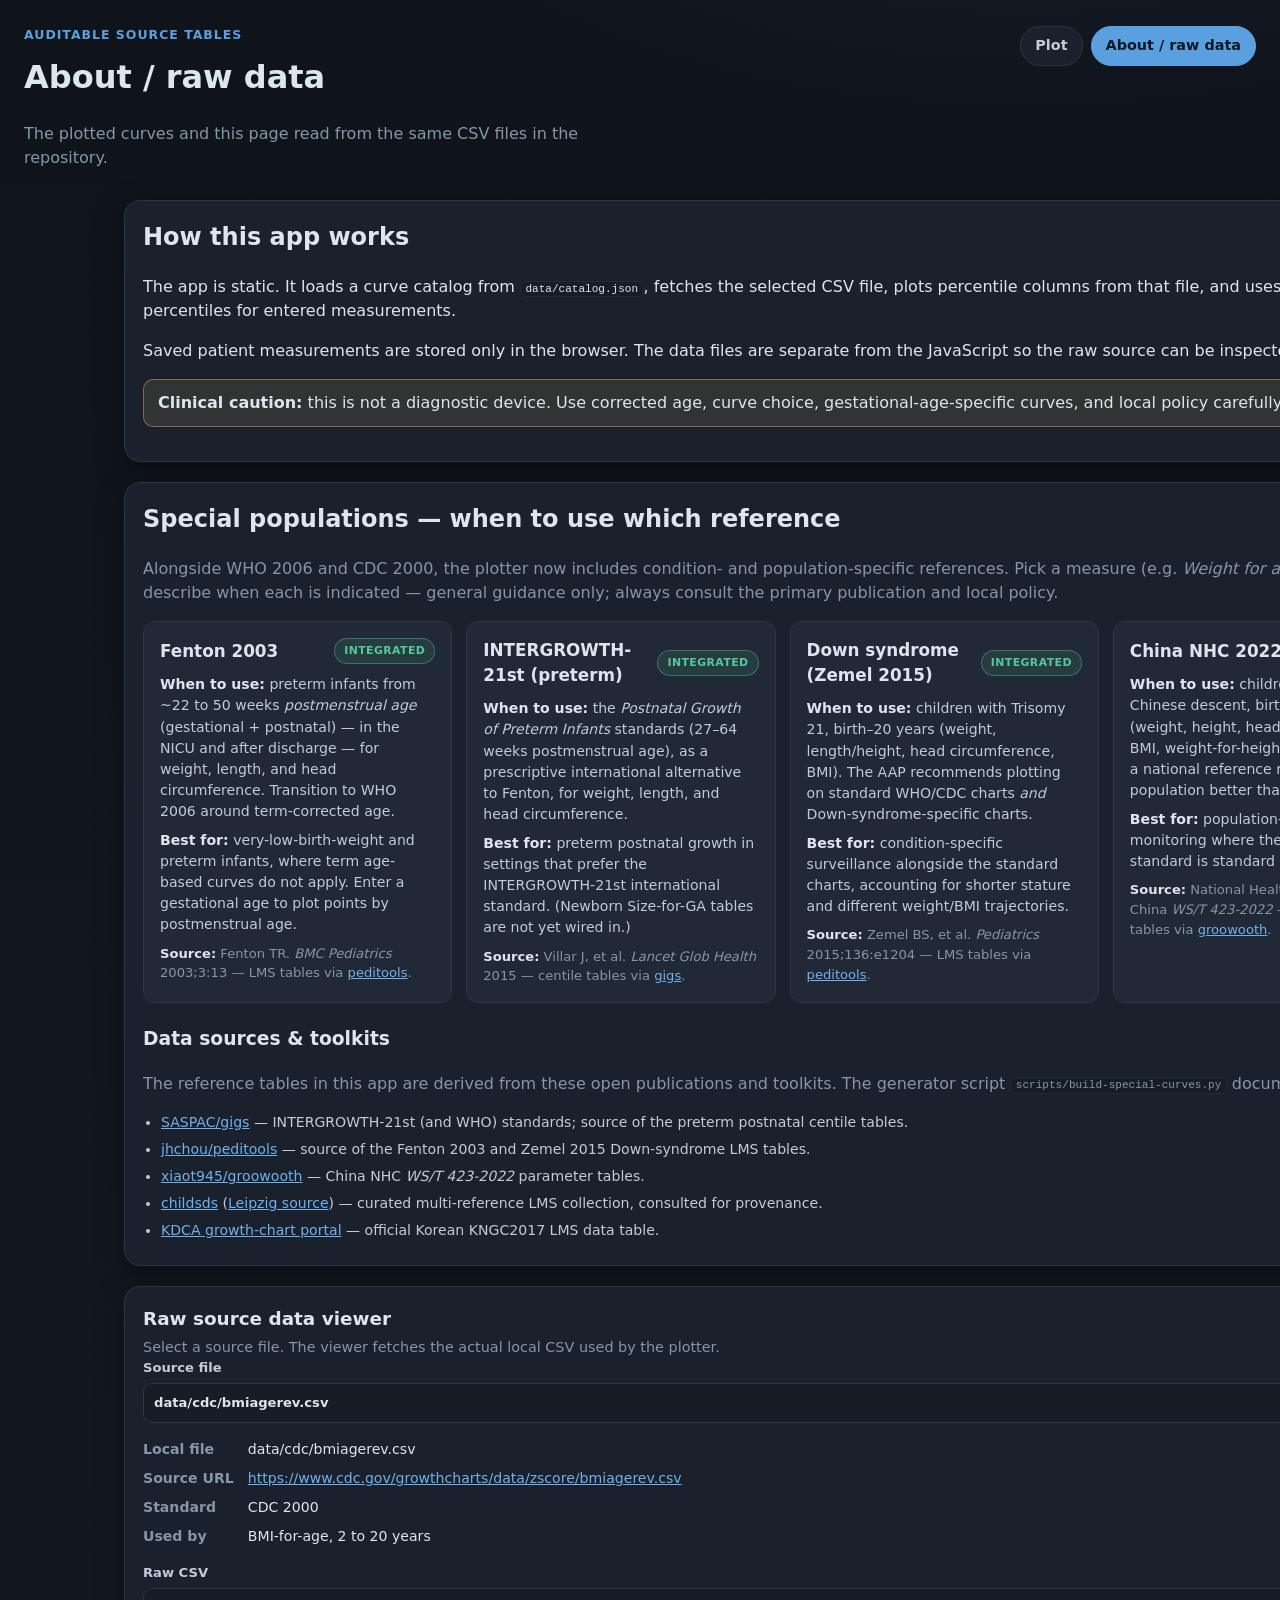
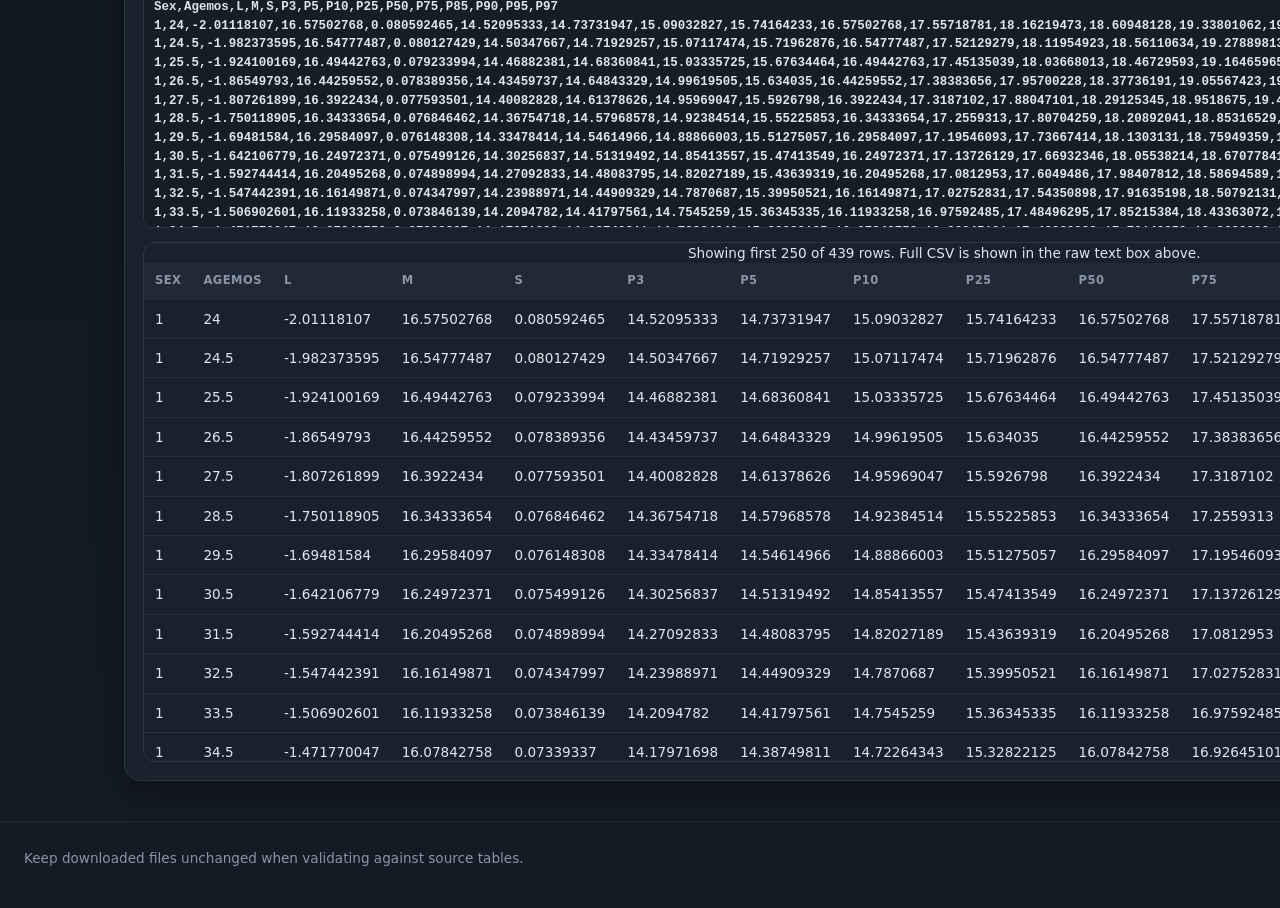
==== commit 3d5c344d: "Integrate Korea KNGC2017 growth charts (KDCA) Pull the official KDCA 2017 Korean National Growth Cha" ====
--- a/about.html
+++ b/about.html
@@ -77,11 +77,11 @@
         <article class="ref-card">
           <div class="ref-head">
             <h3>Korea KNGC2017</h3>
-            <span class="tag tag-pending">not yet integrated</span>
+            <span class="tag tag-ready">integrated</span>
           </div>
-          <p class="ref-when"><strong>When to use:</strong> children in Korea or of Korean descent, 0–18 years, using the 2017 Korean National Growth Charts (same LMS method as the other references).</p>
+          <p class="ref-when"><strong>When to use:</strong> children in Korea or of Korean descent, using the 2017 Korean National Growth Charts — weight/height/BMI/head-for-age (0–18 yr) and weight-for-length/height.</p>
           <p class="ref-best"><strong>Best for:</strong> population-specific monitoring in Korea.</p>
-          <p class="ref-src"><strong>Source:</strong> KDCA — official LMS parameter tables at the <a href="https://knhanes.kdca.go.kr/knhanes/grtcht/main.do">KDCA growth-chart portal</a>. Pending a machine-readable export.</p>
+          <p class="ref-src"><strong>Source:</strong> Korea Disease Control and Prevention Agency (KDCA) official LMS tables — <a href="https://knhanes.kdca.go.kr/knhanes/grtcht/dwnld/dtLst.do">growth-chart data downloads</a>.</p>
         </article>
       </div>
 
@@ -92,7 +92,7 @@
         <li><a href="https://github.com/jhchou/peditools">jhchou/peditools</a> — source of the Fenton 2003 and Zemel 2015 Down-syndrome LMS tables.</li>
         <li><a href="https://github.com/xiaot945/groowooth">xiaot945/groowooth</a> — China NHC <em>WS/T 423-2022</em> parameter tables.</li>
         <li><a href="https://cran.r-project.org/web/packages/childsds/refman/childsds.html">childsds</a> (<a href="https://git.sc.uni-leipzig.de/my221hepi/childsds">Leipzig source</a>) — curated multi-reference LMS collection, consulted for provenance.</li>
-        <li><a href="https://knhanes.kdca.go.kr/knhanes/grtcht/main.do">KDCA growth-chart portal</a> — official Korean KNGC2017 tables (integration pending).</li>
+        <li><a href="https://knhanes.kdca.go.kr/knhanes/grtcht/dwnld/dtLst.do">KDCA growth-chart portal</a> — official Korean KNGC2017 LMS data table.</li>
       </ul>
     </section>
 
--- a/css/styles.css
+++ b/css/styles.css
@@ -386,6 +386,52 @@
 }
 .chart-wrap canvas { width: 100% !important; height: 100% !important; }
 
+/* ---------- Quick add ---------- */
+.quick-add {
+  border: 1px solid var(--line);
+  border-radius: 12px;
+  padding: 12px 14px;
+  background: var(--surface-2);
+}
+.quick-add-head {
+  display: flex;
+  align-items: baseline;
+  justify-content: space-between;
+  gap: 12px;
+  flex-wrap: wrap;
+  margin-bottom: 8px;
+}
+.quick-add-head h3 { margin: 0; font-size: 0.95rem; }
+.quick-add-head .hint { margin: 0; }
+
+.quick-add-table { width: 100%; border-collapse: collapse; }
+.quick-add-table th {
+  position: static;
+  background: transparent;
+  padding: 0 8px 6px;
+  font-size: 0.7rem;
+  color: var(--muted);
+  text-transform: uppercase;
+  letter-spacing: 0.04em;
+}
+.quick-add-table th:first-child { width: 36%; }
+.quick-add-table th:nth-child(2) { width: 30%; }
+.quick-add-table td { padding: 0 6px; border: 0; }
+.quick-add-table input { padding: 9px 10px; }
+#qaMetric { cursor: pointer; text-transform: capitalize; }
+#qaMetric.is-set { border-color: var(--accent); color: var(--ink); font-weight: 600; }
+
+kbd {
+  font-family: ui-monospace, SFMono-Regular, Menlo, monospace;
+  font-size: 0.78em;
+  background: var(--input);
+  border: 1px solid var(--line);
+  border-bottom-width: 2px;
+  border-radius: 5px;
+  padding: 0.05em 0.4em;
+  color: var(--ink);
+}
+
 /* ---------- Tables ---------- */
 .table-wrap {
   overflow: auto;
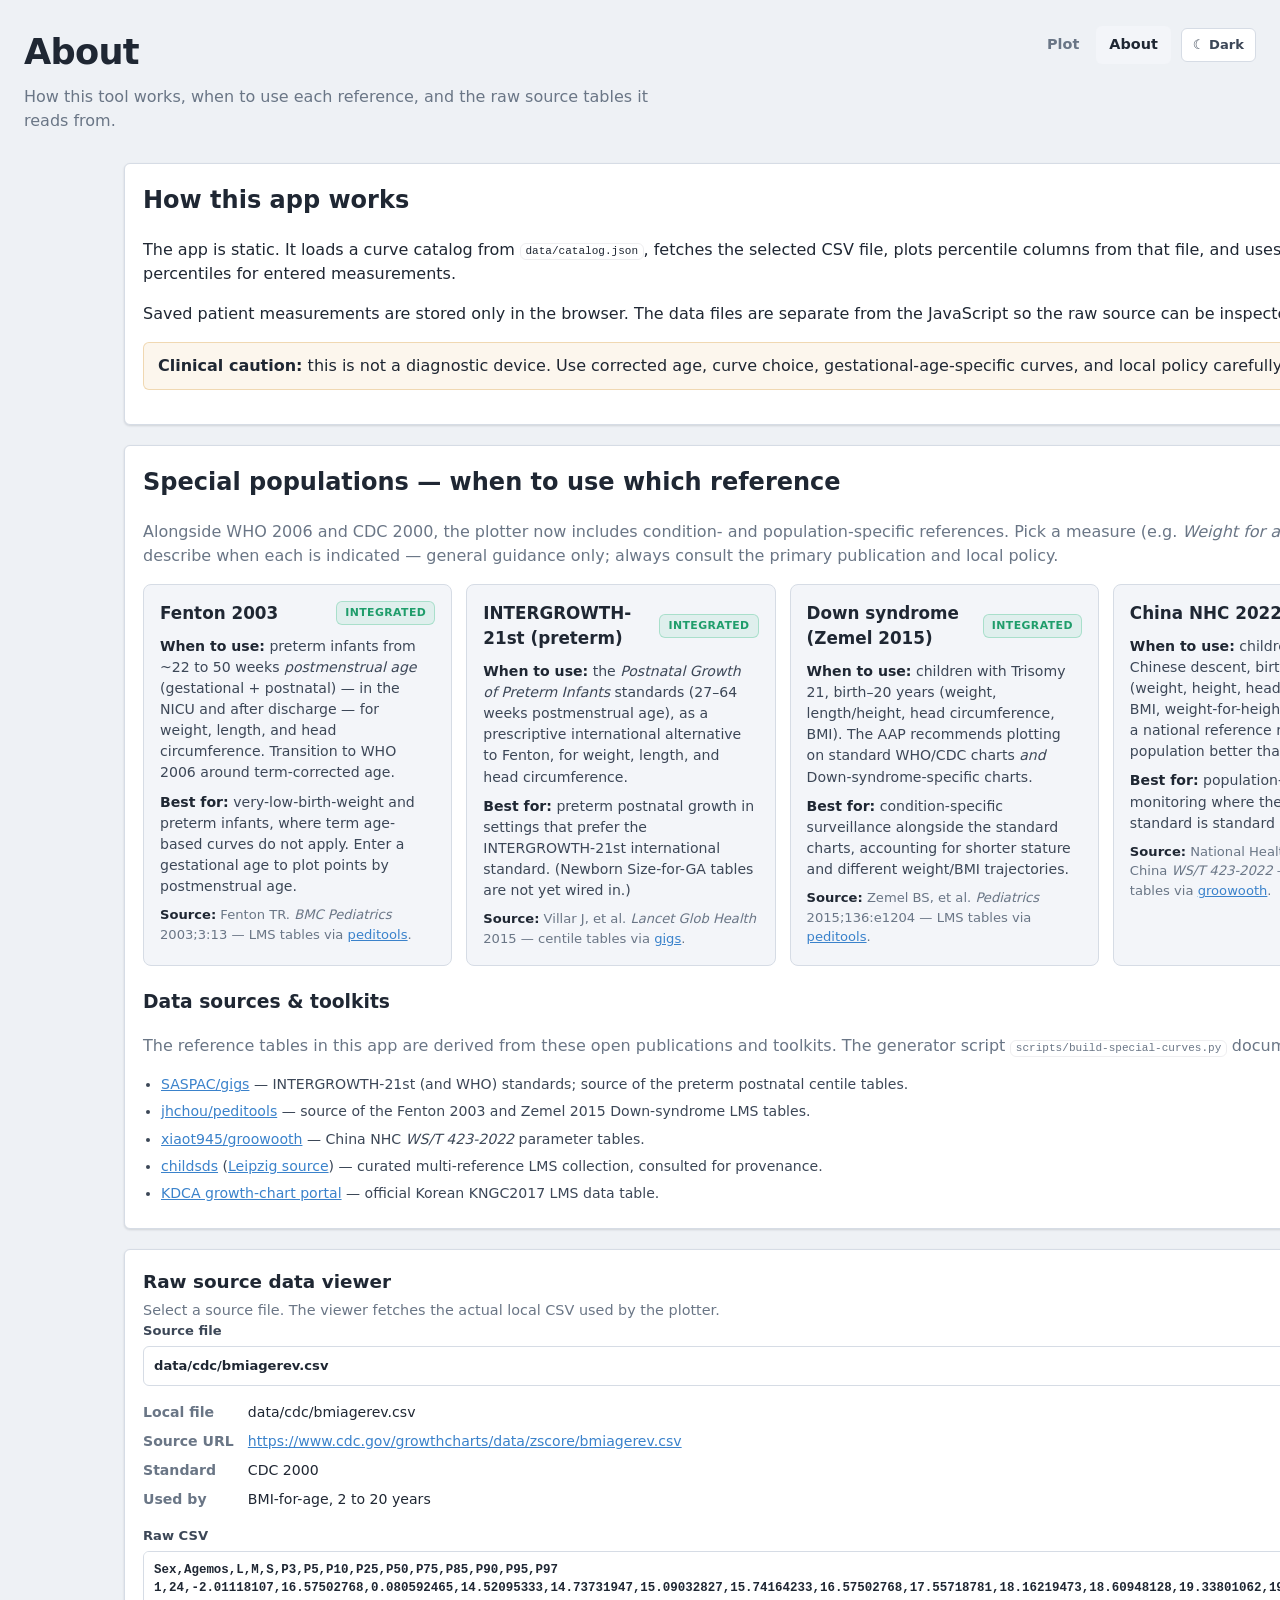
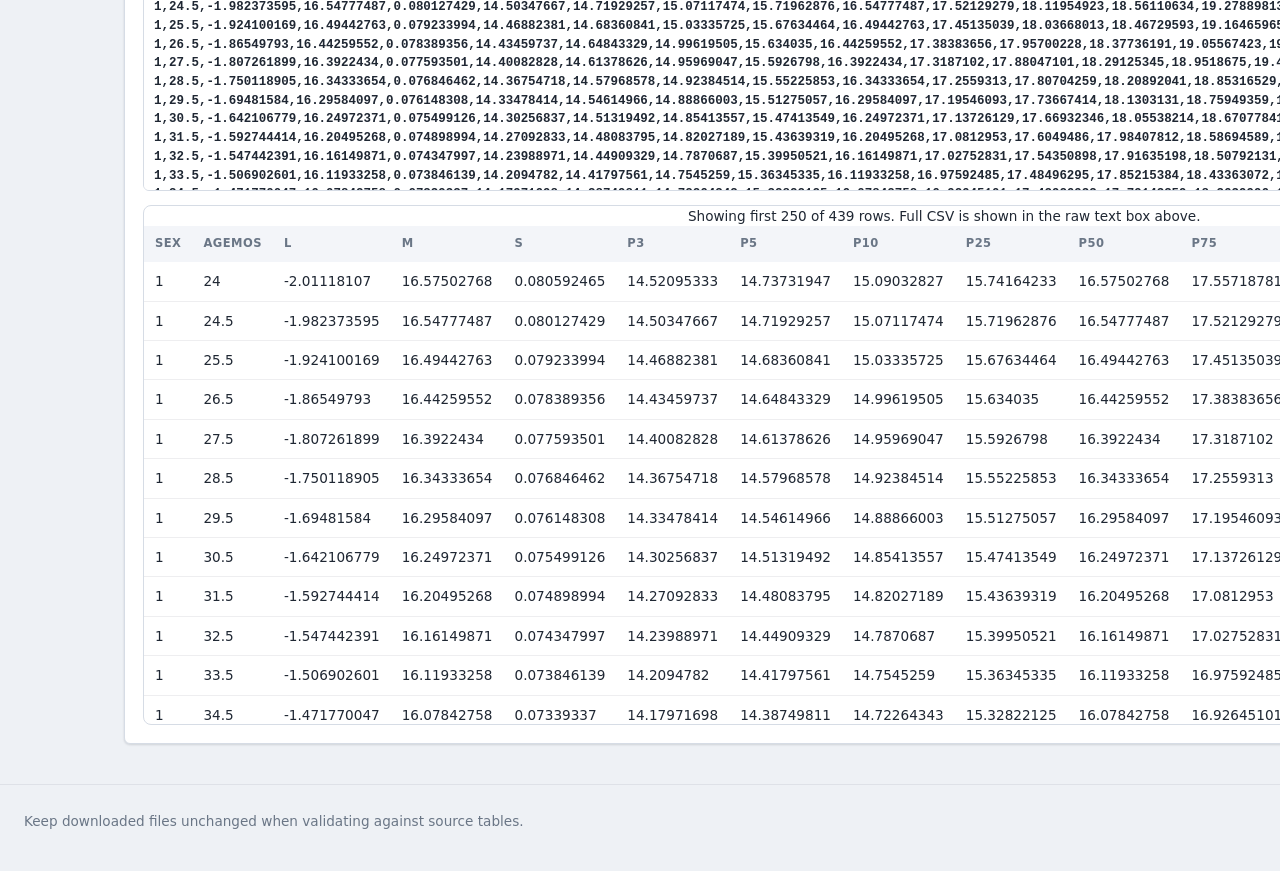
==== commit 458fff34: "Add light/dark themes + toggle, de-pill UI, chart zoom, .nojekyll - Light theme is now the default (" ====
--- a/about.html
+++ b/about.html
@@ -3,21 +3,32 @@
 <head>
   <meta charset="utf-8" />
   <meta name="viewport" content="width=device-width, initial-scale=1" />
-  <title>About / Raw Data | Growth Curve Plotter</title>
+  <title>About | Growth Curve Plotter</title>
+  <script>
+    (function () {
+      try {
+        var s = localStorage.getItem('growthCurvePlotter:theme');
+        var t = (s === 'light' || s === 'dark') ? s
+          : ((window.matchMedia && matchMedia('(prefers-color-scheme: dark)').matches) ? 'dark' : 'light');
+        document.documentElement.dataset.theme = t;
+      } catch (e) { document.documentElement.dataset.theme = 'light'; }
+    }());
+  </script>
   <link rel="stylesheet" href="css/styles.css" />
   <script src="js/data.js" defer></script>
+  <script src="js/theme.js" defer></script>
   <script src="js/about.js" defer></script>
 </head>
 <body>
   <header class="site-header">
-    <div>
-      <p class="eyebrow">Auditable source tables</p>
-      <h1>About / raw data</h1>
-      <p class="lede">The plotted curves and this page read from the same CSV files in the repository.</p>
+    <div class="brand">
+      <h1>About</h1>
+      <p class="lede">How this tool works, when to use each reference, and the raw source tables it reads from.</p>
     </div>
     <nav class="top-nav" aria-label="Primary navigation">
       <a href="index.html">Plot</a>
-      <a href="about.html" aria-current="page">About / raw data</a>
+      <a href="about.html" aria-current="page">About</a>
+      <button type="button" class="theme-toggle" data-theme-toggle aria-pressed="false">☾ Dark</button>
     </nav>
   </header>
 
--- a/css/styles.css
+++ b/css/styles.css
@@ -1,8 +1,41 @@
+/* ---------- Light theme (default) ---------- */
 :root {
-  /* Comfortable, low-glare dark palette */
-  --bg: #11161d;
-  --bg-grad-1: #0f141b;
-  --bg-grad-2: #141b25;
+  --bg: #eef1f5;
+  --surface: #ffffff;
+  --surface-2: #f3f5f9;
+  --input: #ffffff;
+  --line: #d6dce5;
+  --line-soft: rgba(15, 23, 42, 0.07);
+  --ink: #1f2733;
+  --ink-soft: #3c4757;
+  --muted: #6a7686;
+  --accent: #2f6fb0;
+  --accent-2: #3a82cb;
+  --accent-ink: #ffffff;
+  --good: #1f9d6b;
+  --patient: #d96a3a;
+  --danger: #c23b2e;
+  --warning: #9a6b06;
+  --shadow: 0 1px 2px rgba(16, 24, 40, 0.06), 0 1px 3px rgba(16, 24, 40, 0.08);
+
+  /* chart colours (read from JS so the chart follows the theme) */
+  --chart-grid: rgba(15, 23, 42, 0.08);
+  --chart-tick: #6a7686;
+  --chart-band-line: rgba(31, 157, 107, 0.30);
+  --chart-band-fill: rgba(31, 157, 107, 0.06);
+  --chart-median-line: rgba(31, 157, 107, 0.95);
+  --chart-label: rgba(24, 121, 84, 0.9);
+  --chart-patient: #d96a3a;
+  --chart-point-border: #ffffff;
+
+  --radius: 8px;
+  --radius-sm: 6px;
+  color-scheme: light;
+}
+
+/* ---------- Dark theme ---------- */
+:root[data-theme="dark"] {
+  --bg: #121821;
   --surface: #1a212c;
   --surface-2: #202935;
   --input: #161d27;
@@ -18,7 +51,17 @@
   --patient: #f08a5d;
   --danger: #ef7d7d;
   --warning: #e3b46a;
-  --shadow: 0 10px 30px rgba(0, 0, 0, 0.35);
+  --shadow: 0 6px 20px rgba(0, 0, 0, 0.35);
+
+  --chart-grid: rgba(255, 255, 255, 0.06);
+  --chart-tick: #8696a8;
+  --chart-band-line: rgba(87, 199, 154, 0.32);
+  --chart-band-fill: rgba(87, 199, 154, 0.06);
+  --chart-median-line: rgba(87, 199, 154, 0.95);
+  --chart-label: rgba(120, 205, 175, 0.85);
+  --chart-patient: #f08a5d;
+  --chart-point-border: #11161d;
+
   color-scheme: dark;
 }
 
@@ -35,8 +78,7 @@
 body {
   margin: 0;
   min-height: 100vh;
-  background: radial-gradient(1200px 600px at 80% -10%, #1b2533 0%, transparent 60%),
-              linear-gradient(180deg, var(--bg-grad-1), var(--bg-grad-2));
+  background: var(--bg);
 }
 
 h1, h2, h3, p { margin-top: 0; }
@@ -82,29 +124,42 @@
 
 .top-nav {
   display: flex;
-  gap: 8px;
+  align-items: center;
+  gap: 4px;
   flex-wrap: wrap;
 }
 
 .top-nav a {
-  color: var(--ink-soft);
+  color: var(--muted);
   text-decoration: none;
-  border: 1px solid var(--line);
-  background: var(--surface);
-  padding: 8px 14px;
-  border-radius: 999px;
+  border: 1px solid transparent;
+  background: transparent;
+  padding: 7px 12px;
+  border-radius: var(--radius-sm);
   font-size: 0.9rem;
   font-weight: 600;
-  transition: border-color 0.15s, color 0.15s, background 0.15s;
-}
-
-.top-nav a:hover { border-color: var(--accent); color: var(--ink); }
+  transition: color 0.15s, background 0.15s;
+}
+
+.top-nav a:hover { color: var(--ink); background: var(--surface-2); }
 
 .top-nav a[aria-current="page"] {
-  background: var(--accent);
-  border-color: var(--accent);
-  color: var(--accent-ink);
-}
+  color: var(--ink);
+  background: var(--surface-2);
+}
+
+.theme-toggle {
+  margin-left: 6px;
+  border: 1px solid var(--line);
+  background: var(--surface);
+  color: var(--ink-soft);
+  font-size: 0.82rem;
+  font-weight: 600;
+  padding: 6px 11px;
+  border-radius: var(--radius-sm);
+  cursor: pointer;
+}
+.theme-toggle:hover { border-color: var(--accent); color: var(--ink); }
 
 .site-footer {
   color: var(--muted);
@@ -132,7 +187,7 @@
 .panel {
   background: var(--surface);
   border: 1px solid var(--line);
-  border-radius: 16px;
+  border-radius: var(--radius-sm);
   box-shadow: var(--shadow);
   padding: 18px;
 }
@@ -149,7 +204,7 @@
 /* ---------- Cards within controls ---------- */
 .card {
   padding: 16px;
-  border-radius: 12px;
+  border-radius: var(--radius);
   border: 1px solid transparent;
 }
 
@@ -165,6 +220,37 @@
   color: var(--muted);
 }
 
+.card-head-row {
+  display: flex;
+  align-items: center;
+  justify-content: space-between;
+  gap: 10px;
+  margin-bottom: 14px;
+}
+.card-head-row h2 { margin: 0; }
+
+.unit-toggle {
+  display: inline-flex;
+  gap: 2px;
+  border: 1px solid var(--line);
+  border-radius: 8px;
+  padding: 2px;
+  margin: 0;
+}
+.unit-toggle label {
+  margin: 0;
+  display: flex;
+  align-items: center;
+  font-size: 0.74rem;
+  font-weight: 600;
+  color: var(--muted);
+  padding: 3px 9px;
+  border-radius: 6px;
+  cursor: pointer;
+}
+.unit-toggle input { position: absolute; opacity: 0; width: 0; height: 0; }
+.unit-toggle label:has(input:checked) { background: var(--accent); color: var(--accent-ink); }
+
 /* ---------- Forms ---------- */
 .field-grid {
   display: grid;
@@ -194,12 +280,12 @@
   color: var(--ink);
   background: var(--input);
   border: 1px solid var(--line);
-  border-radius: 9px;
+  border-radius: var(--radius-sm);
   padding: 9px 10px;
   transition: border-color 0.15s, box-shadow 0.15s;
 }
 
-input::placeholder { color: #5f6e7e; }
+input::placeholder { color: var(--muted); opacity: 0.75; }
 
 input:focus, select:focus, textarea:focus,
 button:focus-visible, .file-button:focus-within {
@@ -219,14 +305,14 @@
 
 /* Highlight the input the active curve actually needs */
 label[data-active] { color: var(--ink); }
-label[data-active] input { border-color: rgba(90, 160, 224, 0.55); background: #18222f; }
+label[data-active] input { border-color: var(--accent); box-shadow: 0 0 0 2px rgba(90, 160, 224, 0.16); }
 
 .segmented {
   display: grid;
   grid-template-columns: 1fr 1fr;
   gap: 6px;
   border: 1px solid var(--line);
-  border-radius: 10px;
+  border-radius: var(--radius-sm);
   padding: 4px;
   margin: 0;
 }
@@ -292,7 +378,7 @@
 button, .file-button {
   font: inherit;
   font-weight: 600;
-  border-radius: 9px;
+  border-radius: var(--radius-sm);
   padding: 9px 15px;
   cursor: pointer;
   border: 1px solid var(--line);
@@ -342,11 +428,17 @@
 .plot-header h2 { margin: 0 0 4px; font-size: 1.15rem; }
 .plot-header .muted { margin: 0; font-size: 0.9rem; }
 
+.plot-actions { display: flex; align-items: center; gap: 10px; flex: none; }
+
+.btn-sm { padding: 6px 11px; font-size: 0.8rem; border-radius: var(--radius-sm); }
+
+.chart-hint { margin: -6px 0 0; font-size: 0.76rem; }
+
 .status {
   flex: none;
   color: var(--muted);
   border: 1px solid var(--line);
-  border-radius: 999px;
+  border-radius: var(--radius-sm);
   padding: 6px 12px;
   font-size: 0.76rem;
   white-space: nowrap;
@@ -361,7 +453,7 @@
   flex: 1 1 130px;
   background: var(--surface-2);
   border: 1px solid var(--line);
-  border-radius: 12px;
+  border-radius: var(--radius);
   padding: 12px 14px;
 }
 .readout .stat .k {
@@ -380,16 +472,16 @@
   height: 60vh;
   min-height: 460px;
   border: 1px solid var(--line);
-  border-radius: 14px;
+  border-radius: var(--radius);
   padding: 12px;
-  background: linear-gradient(180deg, #131a24, #161e29);
+  background: var(--surface);
 }
 .chart-wrap canvas { width: 100% !important; height: 100% !important; }
 
 /* ---------- Quick add ---------- */
 .quick-add {
   border: 1px solid var(--line);
-  border-radius: 12px;
+  border-radius: var(--radius);
   padding: 12px 14px;
   background: var(--surface-2);
 }
@@ -421,6 +513,23 @@
 #qaMetric { cursor: pointer; text-transform: capitalize; }
 #qaMetric.is-set { border-color: var(--accent); color: var(--ink); font-weight: 600; }
 
+.paste-add {
+  border: 1px solid var(--line);
+  border-radius: var(--radius);
+  padding: 12px 14px;
+  background: var(--surface-2);
+}
+.paste-add .quick-add-head { margin-bottom: 8px; }
+#pasteBox {
+  min-height: 0;
+  height: auto;
+  white-space: pre;
+  overflow: auto;
+  font-size: 0.82rem;
+  line-height: 1.5;
+}
+#pasteResult:empty { display: none; }
+
 kbd {
   font-family: ui-monospace, SFMono-Regular, Menlo, monospace;
   font-size: 0.78em;
@@ -436,7 +545,7 @@
 .table-wrap {
   overflow: auto;
   border: 1px solid var(--line);
-  border-radius: 12px;
+  border-radius: var(--radius);
 }
 
 table {
@@ -488,11 +597,21 @@
 .trend-up { color: var(--good); }
 .trend-down { color: var(--patient); }
 
+/* Value entered without a unit — assumed metric */
+td.assumed {
+  color: var(--danger);
+  font-weight: 600;
+}
+td.assumed::after {
+  content: " *";
+  color: var(--danger);
+}
+
 /* ---------- Notices ---------- */
 .notice {
   border: 1px solid rgba(90, 160, 224, 0.4);
   background: rgba(90, 160, 224, 0.1);
-  border-radius: 10px;
+  border-radius: var(--radius-sm);
   padding: 11px 14px;
   color: var(--ink);
   font-size: 0.9rem;
@@ -501,7 +620,7 @@
 .warning {
   background: rgba(227, 180, 106, 0.12);
   border: 1px solid rgba(227, 180, 106, 0.45);
-  border-radius: 10px;
+  border-radius: var(--radius-sm);
   padding: 11px 14px;
   color: var(--ink);
 }
@@ -521,7 +640,7 @@
 .ref-card {
   background: var(--surface-2);
   border: 1px solid var(--line);
-  border-radius: 12px;
+  border-radius: var(--radius);
   padding: 16px;
 }
 .ref-head {
@@ -552,8 +671,8 @@
   font-weight: 700;
   text-transform: uppercase;
   letter-spacing: 0.04em;
-  padding: 4px 9px;
-  border-radius: 999px;
+  padding: 3px 8px;
+  border-radius: var(--radius-sm);
   white-space: nowrap;
 }
 .tag-pending {
